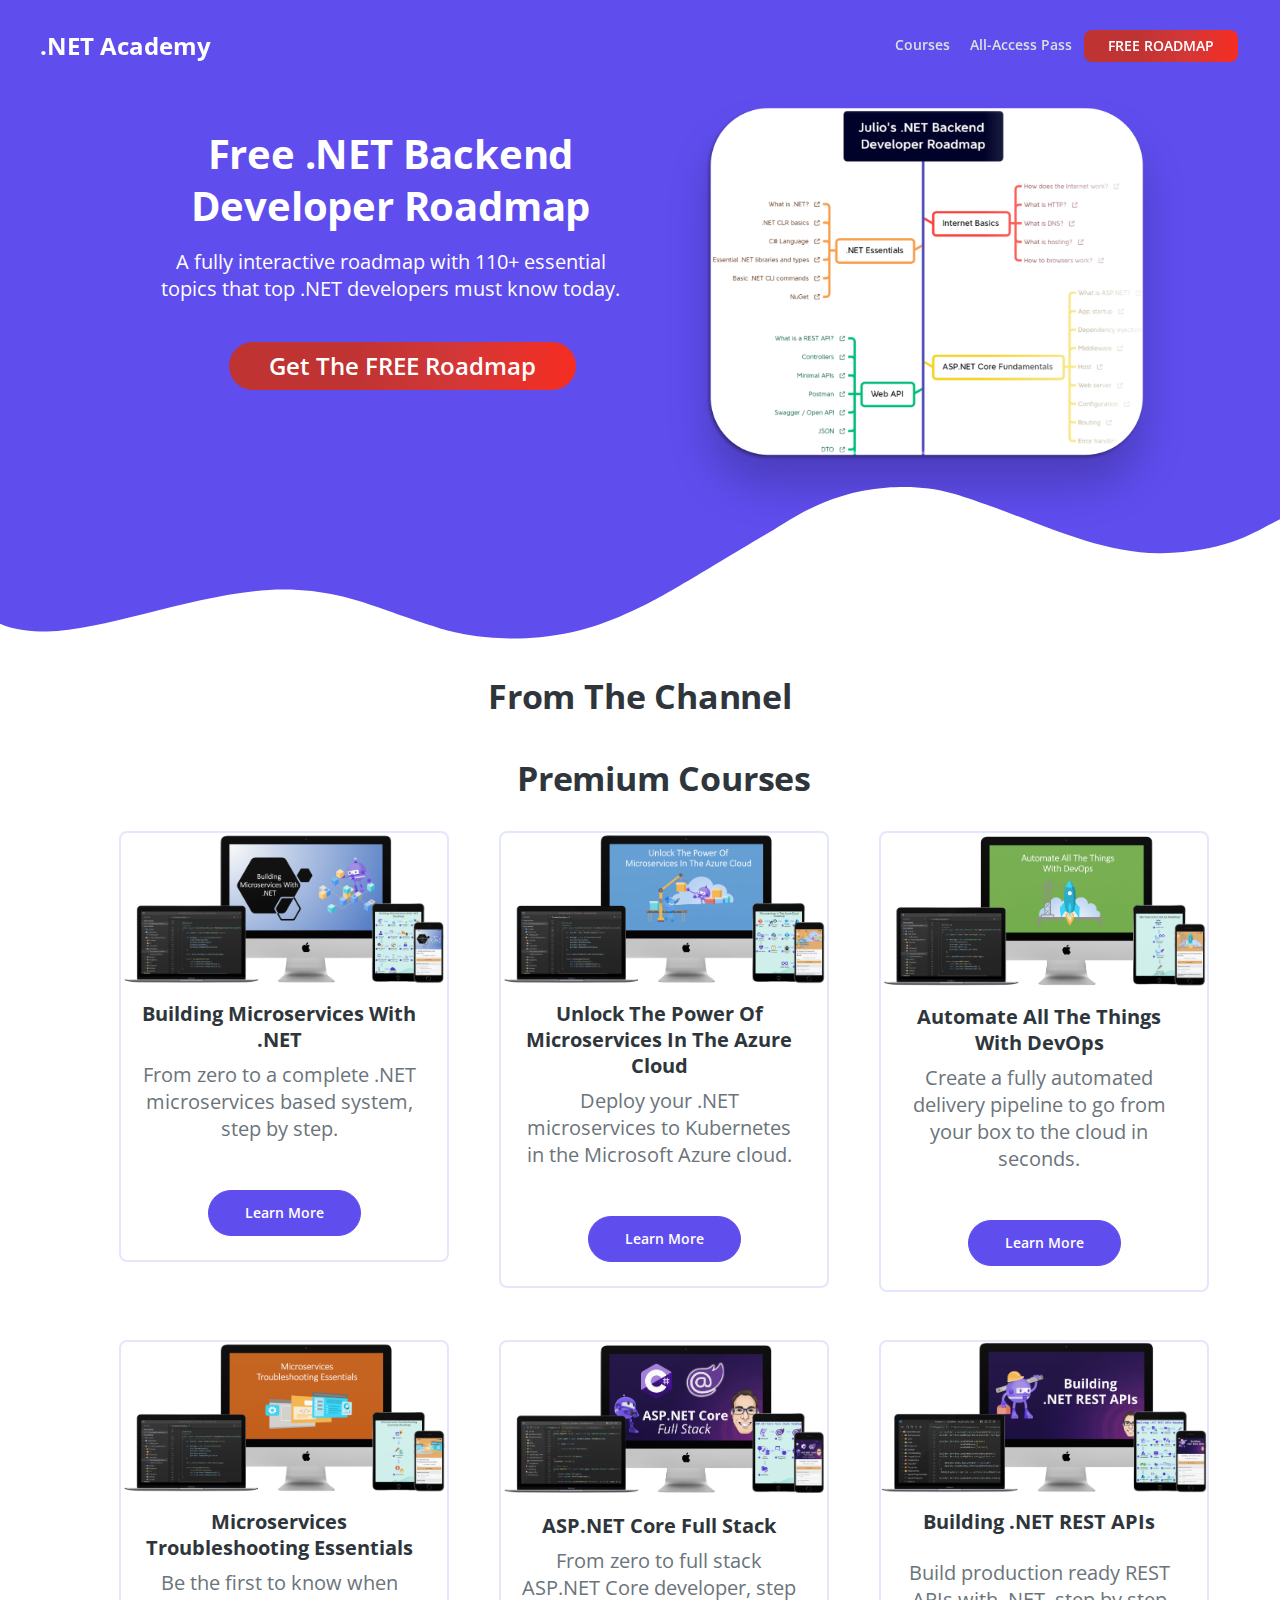
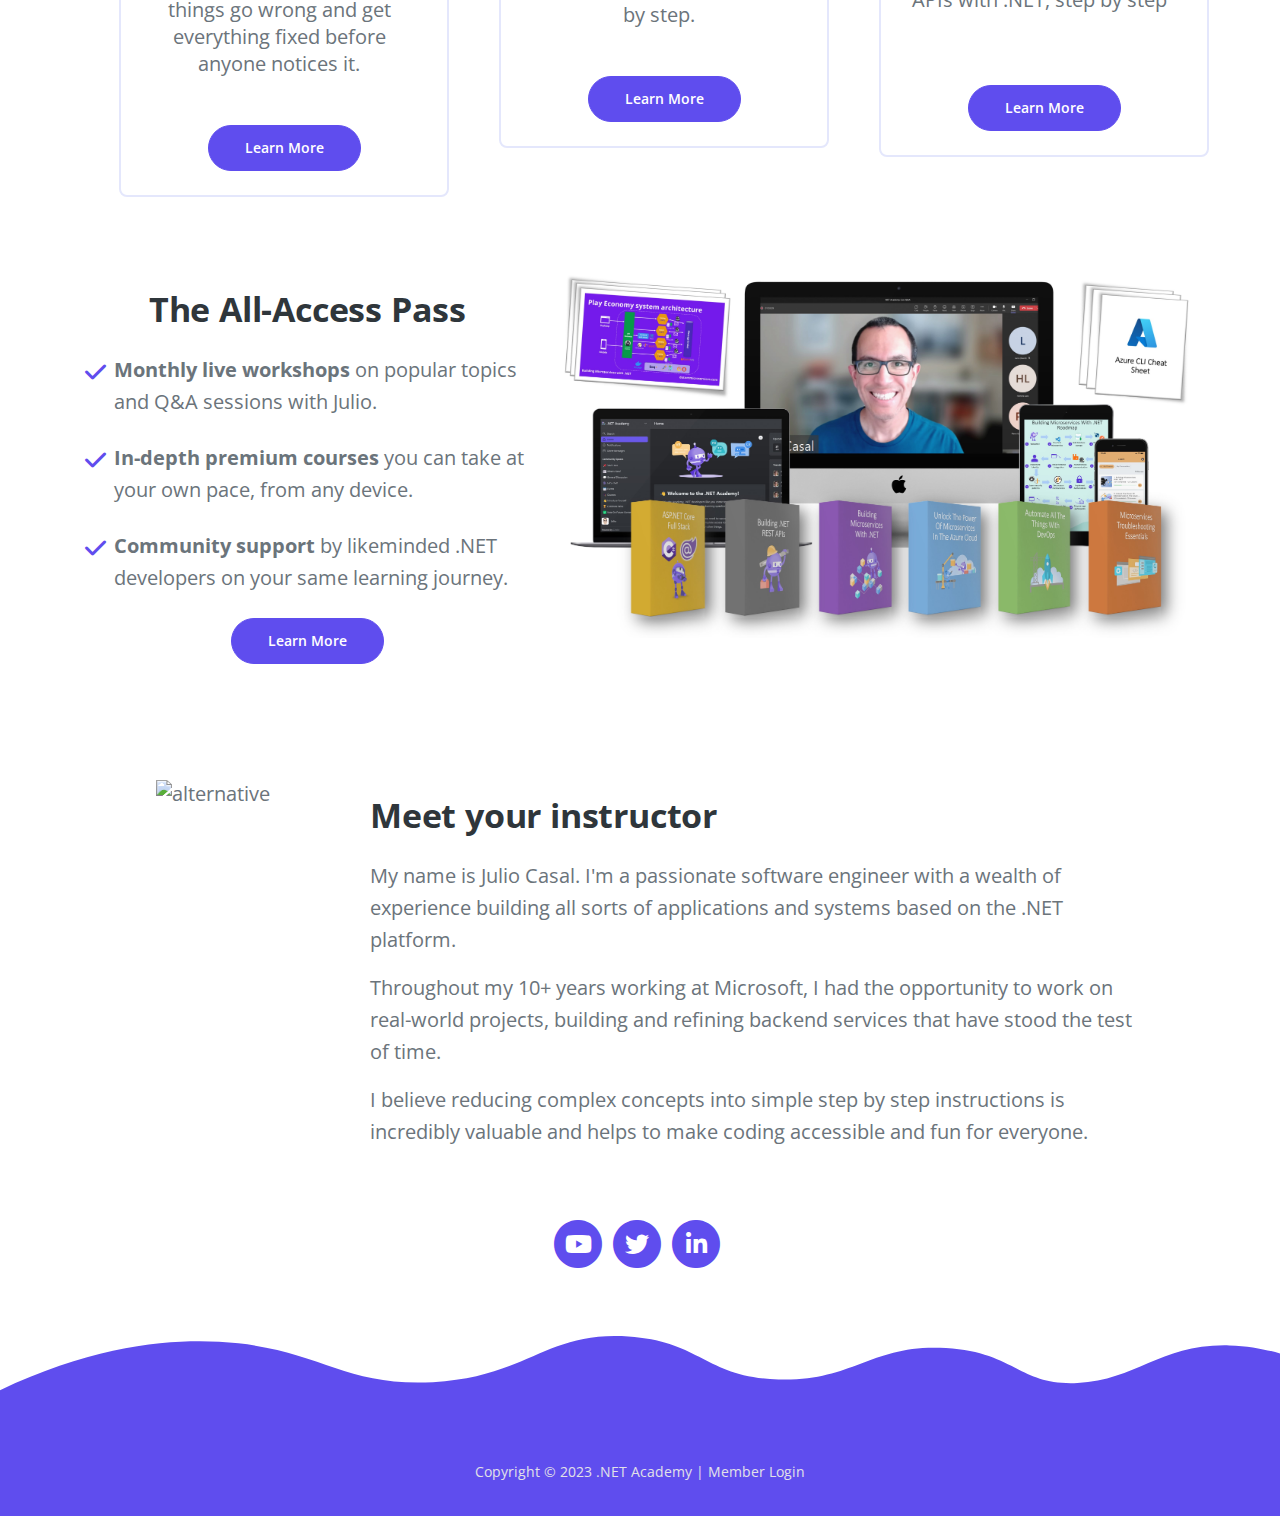
==== index.html @ 17ed0cb3 "Fixes for mobile" ====
<!DOCTYPE html>
<html lang="en">

<head>
    <!-- Google tag (gtag.js) -->
    <script async src="https://www.googletagmanager.com/gtag/js?id=G-V9ZY03MKP6"></script>
    <script>
        window.dataLayer = window.dataLayer || [];
        function gtag() { dataLayer.push(arguments); }
        gtag('js', new Date());

        gtag('config', 'G-V9ZY03MKP6');
    </script>

    <!--Start of Tawk.to Script-->
    <script type="text/javascript">
        var Tawk_API = Tawk_API || {}, Tawk_LoadStart = new Date();
        (function ()
        {
            var s1 = document.createElement("script"), s0 = document.getElementsByTagName("script")[0];
            s1.async = true;
            s1.src = 'https://embed.tawk.to/60f2e5ae649e0a0a5cccac8e/1faqd2cig';
            s1.charset = 'UTF-8';
            s1.setAttribute('crossorigin', '*');
            s0.parentNode.insertBefore(s1, s0);
        })();
    </script>

    <!-- Start of Async ProveSource Code -->
    <script>!function (o, i) { window.provesrc && window.console && console.error && console.error("ProveSource is included twice in this page."), provesrc = window.provesrc = { dq: [], display: function () { this.dq.push(arguments) } }, o._provesrcAsyncInit = function () { provesrc.init({ apiKey: "eyJhbGciOiJIUzI1NiIsInR5cCI6IkpXVCJ9.eyJhY2NvdW50SWQiOiI2MTY4MmVhMjU4MmQ2MDQwNzBmMzQ5YjkiLCJpYXQiOjE2MzQyMTc2MzR9.l4q7DcVTJUTRaHf5uDcQmnB0H4DYVk5HeQa-F7QzIrE", v: "0.0.4" }) }; var r = i.createElement("script"); r.type = "text/javascript", r.async = !0, r["ch" + "ar" + "set"] = "UTF-8", r.src = "https://cdn.provesrc.com/provesrc.js"; var e = i.getElementsByTagName("script")[0]; e.parentNode.insertBefore(r, e) }(window, document);</script>
    <!-- End of Async ProveSource Code -->

    <!-- Deadline Funnel -->
    <script type="text/javascript"
        data-cfasync="false">function SendUrlToDeadlineFunnel(e) { var r, t, c, a, h, n, o, A, i = "ABCDEFGHIJKLMNOPQRSTUVWXYZabcdefghijklmnopqrstuvwxyz0123456789+/=", d = 0, l = 0, s = "", u = []; if (!e) return e; do r = e.charCodeAt(d++), t = e.charCodeAt(d++), c = e.charCodeAt(d++), A = r << 16 | t << 8 | c, a = A >> 18 & 63, h = A >> 12 & 63, n = A >> 6 & 63, o = 63 & A, u[l++] = i.charAt(a) + i.charAt(h) + i.charAt(n) + i.charAt(o); while (d < e.length); s = u.join(""); var C = e.length % 3; var decoded = (C ? s.slice(0, C - 3) : s) + "===".slice(C || 3); decoded = decoded.replace("+", "-"); decoded = decoded.replace("/", "_"); return decoded; } var dfUrl = SendUrlToDeadlineFunnel(location.href); var dfParentUrlValue; try { dfParentUrlValue = window.parent.location.href; } catch (err) { if (err.name === "SecurityError") { dfParentUrlValue = document.referrer; } } var dfParentUrl = (parent !== window) ? ("/" + SendUrlToDeadlineFunnel(dfParentUrlValue)) : ""; (function () { var s = document.createElement("script"); s.type = "text/javascript"; s.async = true; s.setAttribute("data-scriptid", "dfunifiedcode"); s.src = "https://a.deadlinefunnel.com/unified/reactunified.bundle.js?userIdHash=eyJpdiI6IkhjNkVNRUJSV0JiWWtodHV0bXVNOHc9PSIsInZhbHVlIjoiZEg0bFJIMHpFc3ovWmNTYjdqMXFiZz09IiwibWFjIjoiYTMyY2E1YWFkYTk1NWRjMjRmNWIwNTAwYzljY2E1OWU5NWE2YjFhNTJiOGU3NjkyOTM5YzRmZmRkYTE3MTNhNiJ9&pageFromUrl=" + dfUrl + "&parentPageFromUrl=" + dfParentUrl; var s2 = document.getElementsByTagName("script")[0]; s2.parentNode.insertBefore(s, s2); })();</script>
    <!-- End Deadline Funnel -->

    <script async data-uid="eb3f4ed54d" src="https://dotnetmicroservices.ck.page/eb3f4ed54d/index.js"></script>

    <meta charset="utf-8">
    <meta name="viewport" content="width=device-width, initial-scale=1, shrink-to-fit=no">

    <!-- SEO Meta Tags -->
    <meta name="description" content="Everything You Need To Become A Top .NET Developer">
    <meta name="author" content="Julio Casal">

    <!-- OG Meta Tags to improve the way the post looks when you share the page on Facebook, Twitter, LinkedIn -->
    <meta property="og:site_name" content="" /> <!-- website name -->
    <meta property="og:site" content="" /> <!-- website link -->
    <meta property="og:title" content=".NET Academy - Top .NET Training Resources" />
    <!-- title shown in the actual shared post -->
    <meta property="og:description" content="Everything You Need To Become A Top .NET Developer" />
    <!-- description shown in the actual shared post -->
    <meta property="og:image" content="" /> <!-- image link, make sure it's jpg -->
    <meta property="og:url" content="" /> <!-- where do you want your post to link to -->
    <meta name="twitter:card" content="summary_large_image"> <!-- to have large image post format in Twitter -->
    <meta name="thumbnail" content="" />

    <!-- Webpage Title -->
    <title>.NET Academy - Top .NET Training Resources</title>

    <!-- Styles -->
    <link href="https://fonts.googleapis.com/css2?family=Open+Sans:ital,wght@0,400;0,600;0,700;1,400&display=swap"
        rel="stylesheet">
    <link href="css/bootstrap.css" rel="stylesheet">
    <link href="css/fontawesome-all.css" rel="stylesheet">
    <link href="css/swiper.css" rel="stylesheet">
    <link href="css/magnific-popup.css" rel="stylesheet">
    <link href="css/styles.css" rel="stylesheet">
    <link href="https://unpkg.com/aos/dist/aos.css" rel="stylesheet" />

    <!-- Favicon  -->
    <link rel="icon" href="images/favicon.png">
</head>

<body data-spy="scroll" data-target=".fixed-top">
    <!-- Navigation -->
    <nav class="navbar navbar-expand-lg fixed-top navbar-dark">
        <div class="container">

            <!-- Text Logo - Use this if you don't have a graphic logo -->
            <a class="navbar-brand logo-text page-scroll" href="index.html">.NET Academy</a>

            <!-- Image Logo -->
            <!-- <a class="navbar-brand logo-image" href="index.html"><img src="images/logo.svg" alt="alternative"></a>  -->

            <button class="navbar-toggler p-0 border-0" type="button" data-toggle="offcanvas">
                <span class="navbar-toggler-icon"></span>
            </button>

            <div class="navbar-collapse offcanvas-collapse" id="navbarsExampleDefault">
                <ul class="navbar-nav ml-auto">
                    <li class="nav-item">
                        <a class="nav-link page-scroll" href="courses.html">Courses</a>
                    </li>
                    <li class="nav-item">
                        <a class="nav-link page-scroll" href="all-access.html">All-Access Pass</a>
                    </li>
                    <li class="nav-item">
                        <a class="btn-solid-sm page-scroll" href="roadmap.html">FREE ROADMAP</a>
                    </li>
                </ul>
            </div> <!-- end of navbar-collapse -->
        </div> <!-- end of container -->
    </nav> <!-- end of navbar -->
    <!-- end of navigation -->

    <!-- Header -->
    <header id="header" class="header">
        <div class="container">
            <div class="row justify-content-center mb-4">
                <div class="col-lg-5 order-lg-2">
                    <div class="image-container">
                        <img class="img-fluid rounded" src="images/roadmap-screenshot.png" alt="alternative">
                    </div> <!-- end of image-container -->
                </div> <!-- end of col -->                
                <div class="col-lg-6 order-lg-1">
                    <div class="container">
                        <div class="row mt-4">
                            <div class="col">
                                <div class="text-container">
                                    <h1 class="h2-heading">Free .NET Backend Developer Roadmap</h1>
                                    <p class="white mb-4">
                                        A fully interactive roadmap with 110+ essential topics that top .NET developers
                                        must know today.
                                    </p>
                                </div>
                            </div>
                        </div>
                        <div class="row justify-content-center mb-4">
                            <div class="col">
                                <div class="btn-solid-lg-container">
                                    <a class="btn-solid-lg page-scroll" data-formkit-toggle="eb3f4ed54d"
                                        href="https://dotnetmicroservices.ck.page/eb3f4ed54d">Get The FREE Roadmap</a>
                                </div>
                            </div> <!-- end of text-container -->
                        </div> <!-- end of div -->
                    </div> <!-- end of div -->
                </div> <!-- end of row -->
            </div>
        </div> <!-- end of container -->

        <svg class="header-decoration" data-name="Layer 3" xmlns="http://www.w3.org/2000/svg" preserveAspectRatio="none"
            viewBox="0 0 1920 305.139">
            <defs>
                <style>
                    .cls-1 {
                        fill: #ffffff;
                    }
                </style>
            </defs>
            <title>header-decoration</title>
            <path class="cls-1"
                d="M1486.486,36.773C1434.531,13.658,1401.068-5.1,1329.052,1.251c-92.939,8.2-152.759,70.189-180.71,89.478-23.154,15.979-134.286,104.091-171.753,128.16-50.559,32.48-98.365,59.228-166.492,67.5-67.648,8.21-124.574-6.25-152.992-18-42.218-17.454-42.218-17.454-90-39-35.411-15.967-81.61-34.073-141.58-34.054-116.6.037-262.78,77.981-354.895,80.062C53.1,275.793,22.75,273.566,0,260.566v44.573H1920V61.316c-36.724,23.238-76.008,61.68-177,65C1655.415,129.2,1556.216,67.8,1486.486,36.773Z"
                transform="translate(0 0)" />
        </svg>
    </header> <!-- end of header -->
    <!-- end of header -->

    <!-- Problem Statement -->
    <div id="problem-statement" class="basic-1">
        <div class="container">
            <div class="row">
                <div class="col-lg-12">
                    <h2 class="h2-heading" style="margin-bottom: 1rem;">From The Channel</h2>
                </div> <!-- end of col -->
            </div> <!-- end of row -->
            <div class="row">
                <div class="col-lg-12">
                    <script src="https://apps.elfsight.com/p/platform.js" defer></script>
                    <div class="elfsight-app-c14cc28c-e901-40f3-8901-df54515a7318"></div>
                </div> <!-- end of col-->
            </div> <!-- end of row -->
        </div> <!-- end of container -->
    </div> <!-- end of cards-1 -->
    <!-- end of description -->

    <div id="premium-courses" class="cards-2" style="padding-top: 0rem;">
        <div class="container">
            <div class="row">
                <div class="col">
                    <h2 class="h2-heading" style="margin-bottom: 2rem;">Premium Courses</h2>
                </div> <!-- end of col -->
            </div> <!-- end of row -->
            <div class="row justify-content-center">
                <div class="col-lg-4">
                    <!-- Card-->
                    <div class="card">
                        <div class="card-image">
                            <img class="img-fluid" src="images/core-couse-mockup.png" alt="alternative">
                        </div>
                        <div class="card-body">
                            <h5>Building Microservices With .NET</h5>
                            <p>From zero to a complete .NET microservices based system, step by step.</p>
                        </div>
                        <div class="button-wrapper mb-4">
                            <a class="btn-solid-reg"
                                href="https://dotnetmicroservices.com/building-microservices-with-dotnet#net-microservices-training"
                                target="_blank">Learn
                                More</a>
                        </div>
                    </div> <!-- end of card -->
                    <!-- end of card -->
                </div>
                <div class="col-lg-4">
                    <!-- Card-->
                    <div class="card">
                        <div class="card-image">
                            <img class="img-fluid" src="images/cloud-course-mockup.png" alt="alternative">
                        </div>
                        <div class="card-body">
                            <h5>Unlock The Power Of Microservices In The Azure Cloud</h5>
                            <p>Deploy your .NET microservices to Kubernetes in the Microsoft Azure cloud.</p>
                        </div>
                        <div class="button-wrapper mb-4">
                            <a class="btn-solid-reg"
                                href="https://dotnetmicroservices.com/building-microservices-with-dotnet#cloud-training"
                                target="_blank">Learn
                                More</a>
                        </div>
                    </div> <!-- end of card -->
                    <!-- end of card -->
                </div>
                <div class="col-lg-4">
                    <!-- Card-->
                    <div class="card">
                        <div class="card-image">
                            <img class="img-fluid" src="images/devops-course-mockup.png" alt="alternative">
                        </div>
                        <div class="card-body">
                            <h5>Automate All The Things With DevOps</h5>
                            <p>Create a fully automated delivery pipeline to go from your box to the cloud in seconds.
                            </p>
                        </div>
                        <div class="button-wrapper mb-4">
                            <a class="btn-solid-reg"
                                href="https://dotnetmicroservices.com/building-microservices-with-dotnet#devops"
                                target="_blank">Learn
                                More</a>
                        </div>
                    </div> <!-- end of card -->
                    <!-- end of card -->
                </div>
                <div class="col-lg-4">
                    <!-- Card-->
                    <div class="card">
                        <div class="card-image">
                            <img class="img-fluid" src="images/troubleshoot-course-mockup.png" alt="alternative">
                        </div>
                        <div class="card-body">
                            <h5>Microservices Troubleshooting Essentials</h5>
                            <p>Be the first to know when things go wrong and get everything fixed before anyone notices
                                it.</p>
                        </div>
                        <div class="button-wrapper mb-4">
                            <a class="btn-solid-reg"
                                href="https://dotnetmicroservices.com/building-microservices-with-dotnet#troubleshooting"
                                target="_blank">Learn
                                More</a>
                        </div>
                    </div> <!-- end of card -->
                    <!-- end of card -->
                </div>
                <div class="col-lg-4">
                    <!-- Card-->
                    <div class="card">
                        <div class="card-image">
                            <img class="img-fluid" src="images/aspnet_course_mockup.png" alt="alternative">
                        </div>
                        <div class="card-body">
                            <h5>ASP.NET Core Full Stack</h5>
                            <p>From zero to full stack ASP.NET Core developer, step by step.</p>
                        </div>
                        <div class="button-wrapper mb-4">
                            <a class="btn-solid-reg" href="aspnetcore.html">Learn More</a>
                        </div>
                    </div> <!-- end of card -->
                    <!-- end of card -->
                </div>
                <div class="col-lg-4">
                    <!-- Card-->
                    <div class="card">
                        <div class="card-image">
                            <img class="img-fluid" src="images/netrestapis_course_mockup.png" alt="alternative">
                        </div>
                        <div class="card-body mb-4">
                            <h5 class="mb-4">Building .NET REST APIs</h5>
                            <p>Build production ready REST APIs with .NET, step by step</p>
                        </div>
                        <div class="button-wrapper mb-4">
                            <a class="btn-solid-reg" href="https://dotnetrestapis.com" target="_blank">Learn More</a>
                        </div>
                    </div> <!-- end of card -->
                    <!-- end of card -->
                </div>
            </div> <!-- end of row -->
        </div> <!-- end of container -->
    </div> <!-- end of premium-courses -->

    <div id="program-intro" class="basic-1">
        <div class="container">
            <div class="row mb-4">
                <div class="col-lg-7 my-auto order-lg-2">
                    <div class="image-container">
                        <img class="img-fluid" src="images/dotnet-academy-mockup-full.jpg" alt="alternative">
                    </div> <!-- end of image-container -->
                </div> <!-- end of col -->                
                <div class="col-lg-5 my-auto order-lg-1">
                    <div class="container">
                        <div class="row justify-content-center">
                            <h2 class="h2-heading">The All-Access Pass</h2>
                            <ul class="list-unstyled li-space-lg" style="margin-bottom: 0;">
                                <li class="media">
                                    <i class="fas fa-check for-paragraph"></i>
                                    <div class="media-body">
                                        <p class="line-spaced-paragraph"><strong>Monthly live workshops</strong> on
                                            popular topics and Q&A sessions with Julio.</p>
                                    </div>
                                </li>
                                <li class="media">
                                    <i class="fas fa-check for-paragraph"></i>
                                    <div class="media-body">
                                        <p class="line-spaced-paragraph"><strong>In-depth premium courses</strong> you
                                            can take at your own pace, from any device.</p>
                                    </div>
                                </li>
                                <li class="media">
                                    <i class="fas fa-check for-paragraph"></i>
                                    <div class="media-body">
                                        <p class="line-spaced-paragraph"><strong>Community support</strong> by
                                            likeminded .NET developers on your same learning journey.</p>
                                    </div>
                                </li>
                            </ul>
                        </div>
                        <div class="row justify-content-center">
                            <div class="col-lg-12 text-center">
                                <a class="btn-solid-reg" href="all-access.html">Learn More</a>
                            </div> <!-- end of col -->
                        </div>
                    </div>
                </div> <!-- end of col-->
            </div> <!-- end of row -->
        </div> <!-- end of container -->
    </div> <!-- end of program-intro -->

    <!-- Whom Am I -->
    <div id="who-am-i" class="basic-1">
        <div class="container">
            <div class="row  mt-4">
                <div class="col-lg-3">
                    <div class="image-container">
                        <img class="img-fluid" src="images/Julio-7.jpg" alt="alternative">
                    </div> <!-- end of image-container -->
                </div> <!-- end of col -->
                <div class="col-lg-9">
                    <div class="text-container">
                        <h2>Meet your instructor</h2>
                        <p class="line-spaced-paragraph">My name is Julio Casal. I'm a passionate software engineer with
                            a wealth of experience building all sorts of applications and systems based on the
                            .NET platform.</p>
                        <p class="line-spaced-paragraph">Throughout my 10+ years working at Microsoft, I had the
                            opportunity to work on real-world projects, building and refining backend services that have
                            stood the test of time.</p>
                        <p class="line-spaced-paragraph">I believe reducing complex concepts into simple step by step
                            instructions is incredibly valuable and helps to make coding accessible and fun for
                            everyone.</p>
                    </div> <!-- end of text-container -->
                </div> <!-- end of col -->
            </div> <!-- end of row -->
        </div> <!-- end of container -->
    </div> <!-- end of basic-1 -->
    <!-- end of Whom Am I -->

    <!-- Social -->
    <div class="basic-3">
        <div class="container">
            <div class="row">
                <div class="col-lg-12">
                    <div class="icon-container">
                        <span class="fa-stack">
                            <a href="https://www.youtube.com/c/jcasalt" target="blank">
                                <i class="fas fa-circle fa-stack-2x"></i>
                                <i class="fab fa-youtube fa-stack-1x"></i>
                            </a>
                        </span>
                        <span class="fa-stack">
                            <a href="https://twitter.com/julioc" target="blank">
                                <i class="fas fa-circle fa-stack-2x"></i>
                                <i class="fab fa-twitter fa-stack-1x"></i>
                            </a>
                        </span>
                        <span class="fa-stack">
                            <a href="https://www.linkedin.com/in/juliocasal" target="blank">
                                <i class="fas fa-circle fa-stack-2x"></i>
                                <i class="fab fa-linkedin-in fa-stack-1x"></i>
                            </a>
                        </span>
                    </div> <!-- end of icon-container -->
                </div> <!-- end of col -->
            </div> <!-- end of row -->
        </div> <!-- end of container -->
    </div> <!-- end of basic-3 -->
    <!-- end of social -->

    <!-- Footer -->
    <div class="footer-decoration">
        <svg class="footer-frame" data-name="Layer 1" xmlns="http://www.w3.org/2000/svg" preserveAspectRatio="none"
            viewBox="0 0 1920 115.984">
            <defs>
                <style>
                    .cls-2 {
                        fill: #5f4dee;
                    }
                </style>
            </defs>
            <title>footer-frame</title>
            <path class="cls-2"
                d="M1616.28,381.705c-87.656,5.552-93.356-59.62-197.369-67.562-112.391-8.581-137.609,65.077-251.189,60.632-109.57-4.288-116.156-74.017-225.25-83.153-125.171-10.483-150,78.5-293,88.35-136.948,9.437-173.108-68.092-320.83-77.956C255.5,297.133,143,308.1,0,395.564V406.75H1920V324.537c-18-6.507-43.63-14.492-76.1-15.591C1740.655,305.452,1705.829,376.033,1616.28,381.705Z"
                transform="translate(0 -290.766)" />
        </svg>
    </div> <!-- end of footer-decoration -->
    <!-- end of footer -->


    <!-- Copyright -->
    <div class="copyright">
        <div class="container">
            <div class="row">
                <div class="col-lg-12">
                    <p class="p-small">Copyright © 2023 .NET Academy | <a
                            href="https://community.dotnetacademy.io">Member Login</a></p>
                </div> <!-- end of col -->
            </div> <!-- enf of row -->
        </div> <!-- end of container -->
    </div> <!-- end of copyright -->
    <!-- end of copyright -->

    <!-- Scripts -->
    <script src="js/jquery.min.js"></script> <!-- jQuery for Bootstrap's JavaScript plugins -->
    <script src="js/bootstrap.min.js"></script> <!-- Bootstrap framework -->
    <script src="js/jquery.easing.min.js"></script> <!-- jQuery Easing for smooth scrolling between anchors -->
    <script src="js/swiper.min.js"></script> <!-- Swiper for image and text sliders -->
    <script src="js/jquery.magnific-popup.js"></script> <!-- Magnific Popup for lightboxes -->
    <script src="js/scripts.js"></script> <!-- Custom scripts -->

</body>

</html>
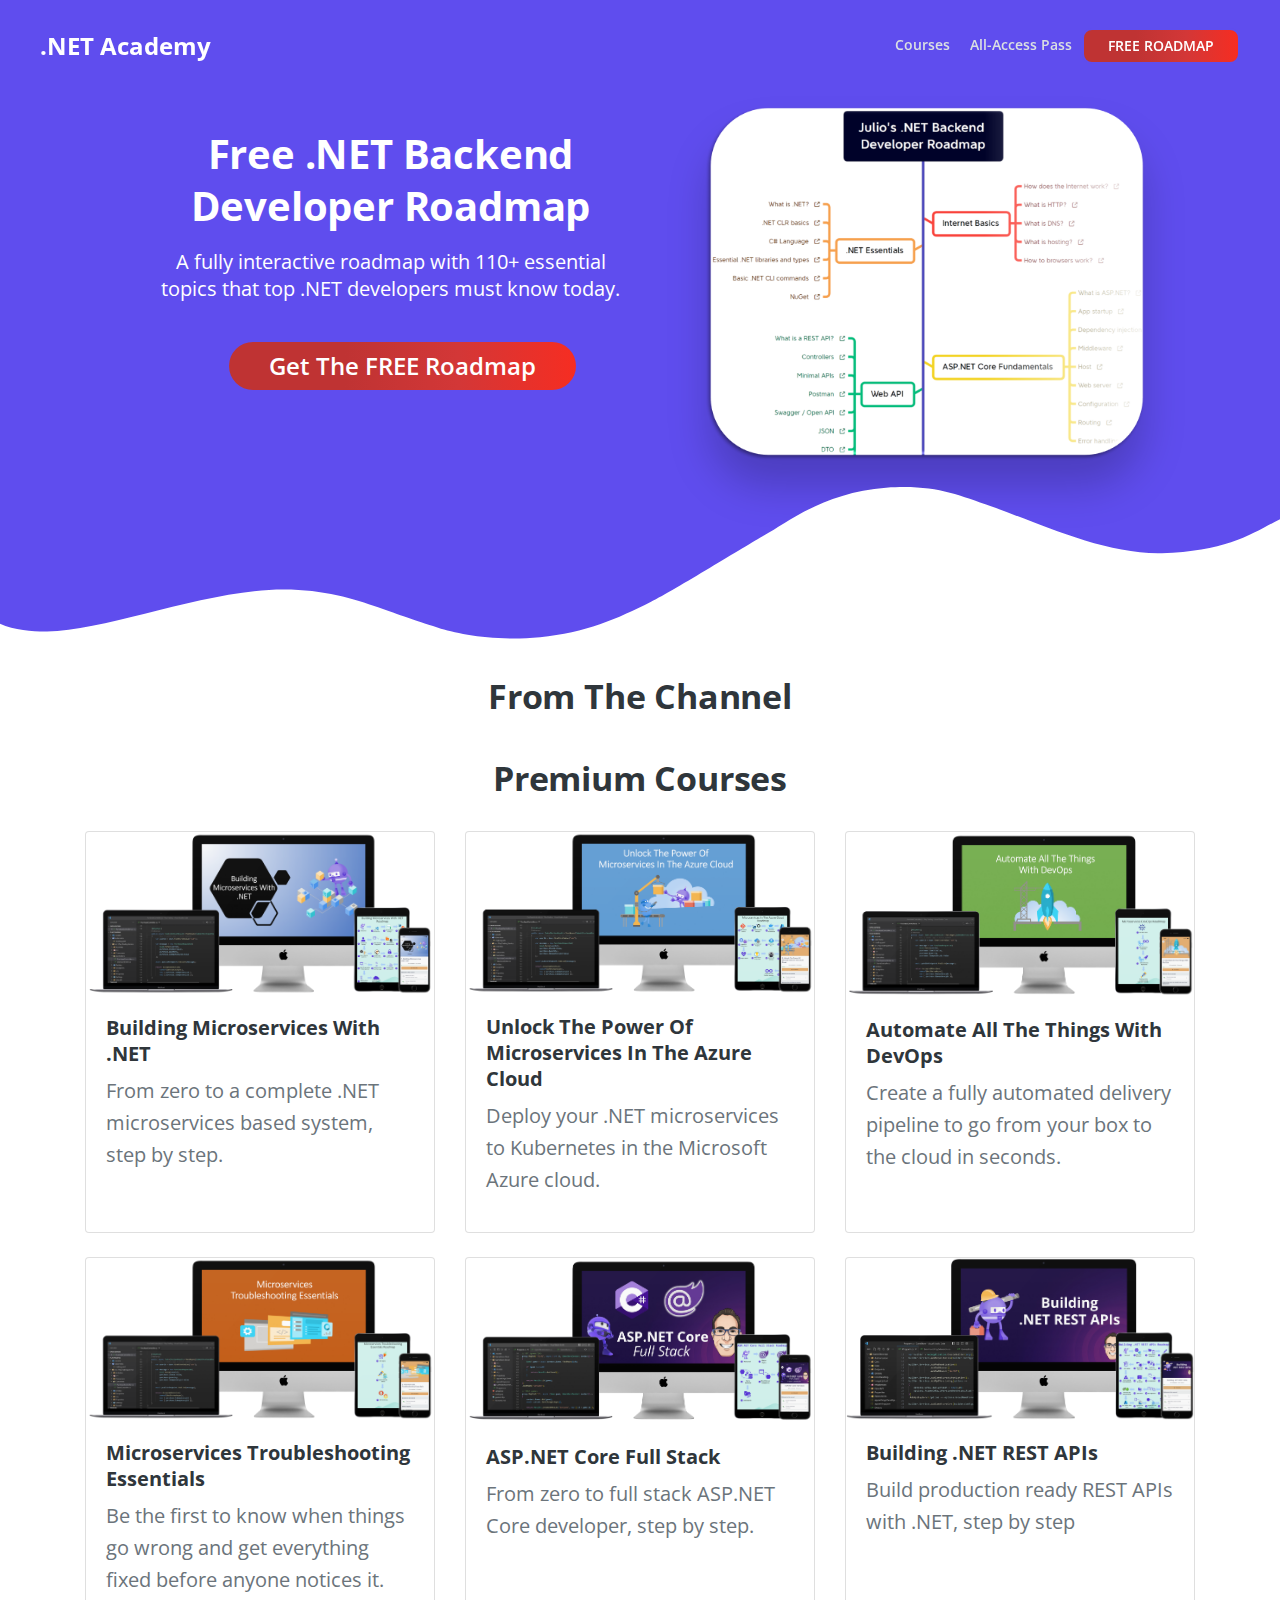
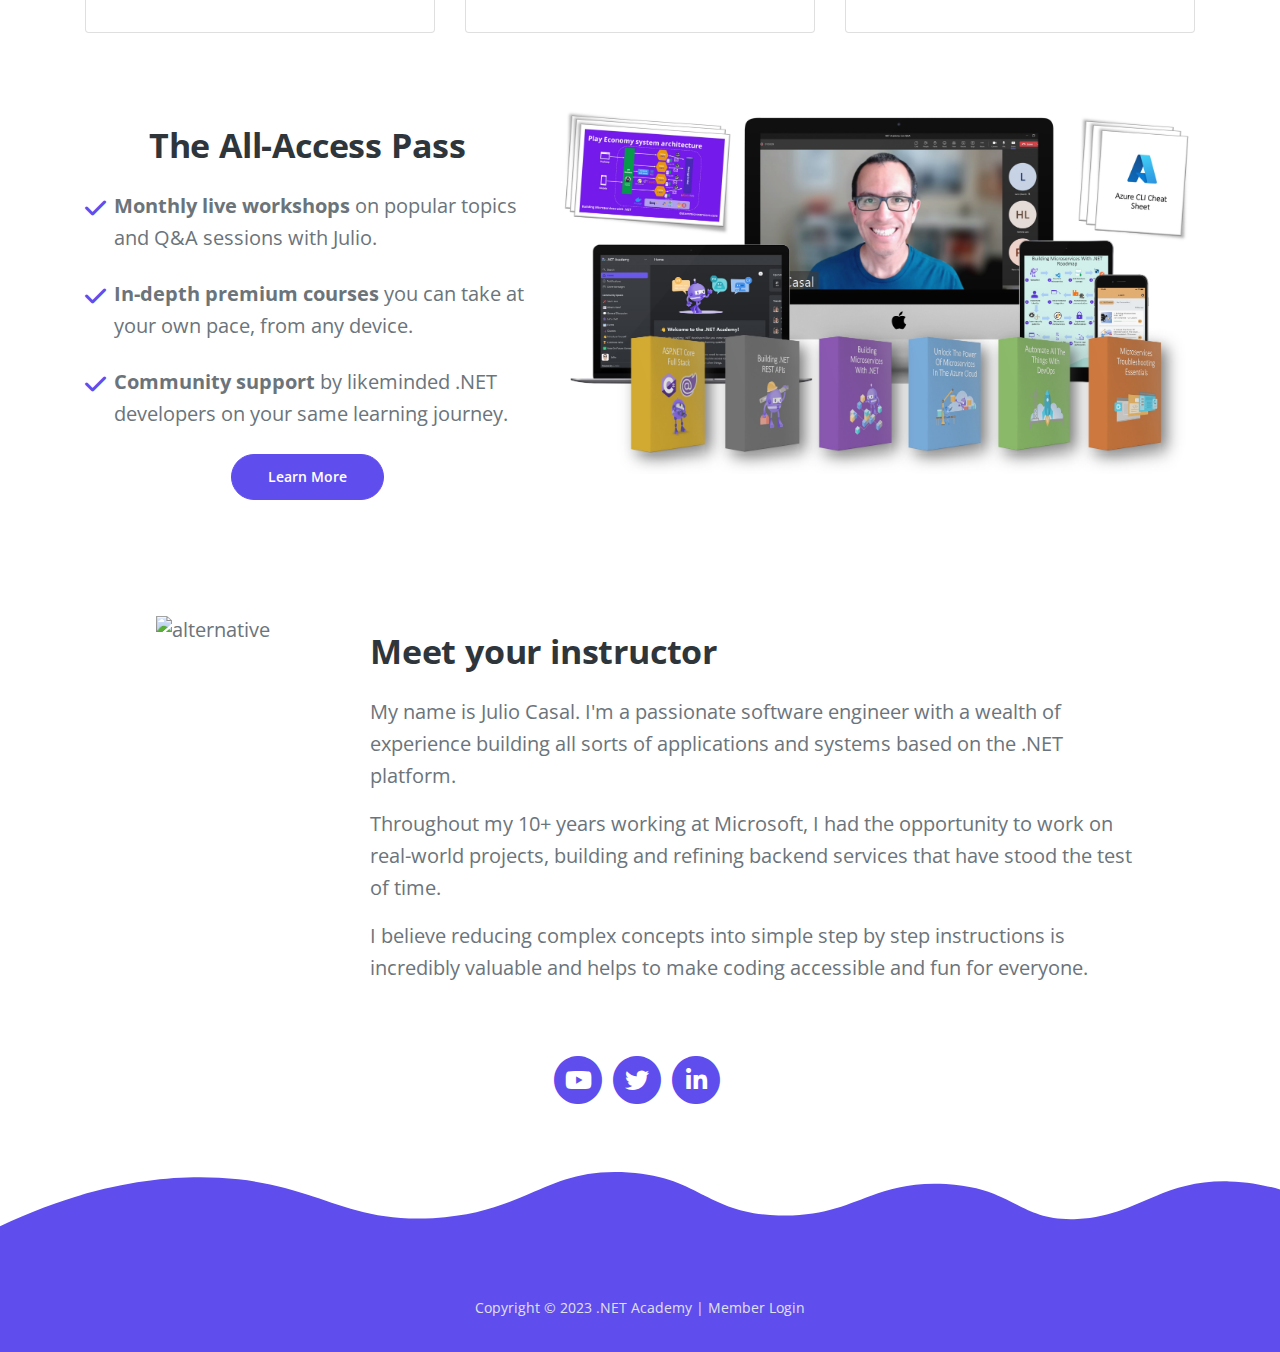
==== commit 6e2859bd: "Fix card layout" ====
--- a/index.html
+++ b/index.html
@@ -15,8 +15,7 @@
     <!--Start of Tawk.to Script-->
     <script type="text/javascript">
         var Tawk_API = Tawk_API || {}, Tawk_LoadStart = new Date();
-        (function ()
-        {
+        (function () {
             var s1 = document.createElement("script"), s0 = document.getElementsByTagName("script")[0];
             s1.async = true;
             s1.src = 'https://embed.tawk.to/60f2e5ae649e0a0a5cccac8e/1faqd2cig';
@@ -113,7 +112,7 @@
                     <div class="image-container">
                         <img class="img-fluid rounded" src="images/roadmap-screenshot.png" alt="alternative">
                     </div> <!-- end of image-container -->
-                </div> <!-- end of col -->                
+                </div> <!-- end of col -->
                 <div class="col-lg-6 order-lg-1">
                     <div class="container">
                         <div class="row mt-4">
@@ -175,7 +174,7 @@
     </div> <!-- end of cards-1 -->
     <!-- end of description -->
 
-    <div id="premium-courses" class="cards-2" style="padding-top: 0rem;">
+    <div id="premium-courses" class="basic-1" style="padding-top: 0rem;">
         <div class="container">
             <div class="row">
                 <div class="col">
@@ -183,115 +182,93 @@
                 </div> <!-- end of col -->
             </div> <!-- end of row -->
             <div class="row justify-content-center">
-                <div class="col-lg-4">
-                    <!-- Card-->
-                    <div class="card">
+                <div class="col-md-4 mb-4">
+                    <div class="card h-100" style="transition: box-shadow 0.2s ease-in-out;">
                         <div class="card-image">
                             <img class="img-fluid" src="images/core-couse-mockup.png" alt="alternative">
                         </div>
                         <div class="card-body">
-                            <h5>Building Microservices With .NET</h5>
-                            <p>From zero to a complete .NET microservices based system, step by step.</p>
-                        </div>
-                        <div class="button-wrapper mb-4">
-                            <a class="btn-solid-reg"
-                                href="https://dotnetmicroservices.com/building-microservices-with-dotnet#net-microservices-training"
-                                target="_blank">Learn
-                                More</a>
+                            <a href="https://dotnetmicroservices.com#net-microservices-training" target="_blank"
+                                style="text-decoration: none;">
+                                <h5 class="course-title">Building Microservices With .NET</h5>
+                            </a>
+                            <p class="line-spaced-paragraph">From zero to a complete .NET microservices based system,
+                                step by step.</p>
                         </div>
                     </div> <!-- end of card -->
-                    <!-- end of card -->
-                </div>
-                <div class="col-lg-4">
-                    <!-- Card-->
-                    <div class="card">
+                </div>
+                <div class="col-md-4 mb-4">
+                    <div class="card h-100" style="transition: box-shadow 0.2s ease-in-out;">
                         <div class="card-image">
                             <img class="img-fluid" src="images/cloud-course-mockup.png" alt="alternative">
                         </div>
                         <div class="card-body">
-                            <h5>Unlock The Power Of Microservices In The Azure Cloud</h5>
-                            <p>Deploy your .NET microservices to Kubernetes in the Microsoft Azure cloud.</p>
-                        </div>
-                        <div class="button-wrapper mb-4">
-                            <a class="btn-solid-reg"
-                                href="https://dotnetmicroservices.com/building-microservices-with-dotnet#cloud-training"
-                                target="_blank">Learn
-                                More</a>
+                            <a href="https://dotnetmicroservices.com#cloud-training" target="_blank"
+                                style="text-decoration: none;">
+                                <h5 class="course-title">Unlock The Power Of Microservices In The Azure Cloud</h5>
+                            </a>
+                            <p class="line-spaced-paragraph">Deploy your .NET microservices to Kubernetes in the
+                                Microsoft Azure cloud.</p>
                         </div>
                     </div> <!-- end of card -->
-                    <!-- end of card -->
-                </div>
-                <div class="col-lg-4">
-                    <!-- Card-->
-                    <div class="card">
+                </div>
+                <div class="col-md-4 mb-4">
+                    <div class="card h-100" style="transition: box-shadow 0.2s ease-in-out;">
                         <div class="card-image">
                             <img class="img-fluid" src="images/devops-course-mockup.png" alt="alternative">
                         </div>
                         <div class="card-body">
-                            <h5>Automate All The Things With DevOps</h5>
-                            <p>Create a fully automated delivery pipeline to go from your box to the cloud in seconds.
-                            </p>
-                        </div>
-                        <div class="button-wrapper mb-4">
-                            <a class="btn-solid-reg"
-                                href="https://dotnetmicroservices.com/building-microservices-with-dotnet#devops"
-                                target="_blank">Learn
-                                More</a>
+                            <a href="https://dotnetmicroservices.com#devops" target="_blank"
+                                style="text-decoration: none;">
+                                <h5 class="course-title">Automate All The Things With DevOps</h5>
+                            </a>
+                            <p class="line-spaced-paragraph">Create a fully automated delivery pipeline to go from
+                                your box to the cloud in seconds.</p>
                         </div>
                     </div> <!-- end of card -->
-                    <!-- end of card -->
-                </div>
-                <div class="col-lg-4">
-                    <!-- Card-->
-                    <div class="card">
+                </div>
+                <div class="col-md-4 mb-4">
+                    <div class="card h-100" style="transition: box-shadow 0.2s ease-in-out;">
                         <div class="card-image">
                             <img class="img-fluid" src="images/troubleshoot-course-mockup.png" alt="alternative">
                         </div>
                         <div class="card-body">
-                            <h5>Microservices Troubleshooting Essentials</h5>
-                            <p>Be the first to know when things go wrong and get everything fixed before anyone notices
-                                it.</p>
-                        </div>
-                        <div class="button-wrapper mb-4">
-                            <a class="btn-solid-reg"
-                                href="https://dotnetmicroservices.com/building-microservices-with-dotnet#troubleshooting"
-                                target="_blank">Learn
-                                More</a>
+                            <a href="https://dotnetmicroservices.com#troubleshooting" target="_blank"
+                                style="text-decoration: none;">
+                                <h5 class="course-title">Microservices Troubleshooting Essentials</h5>
+                            </a>
+                            <p class="line-spaced-paragraph">Be the first to know when things go wrong and get
+                                everything fixed before anyone notices it.</p>
                         </div>
                     </div> <!-- end of card -->
-                    <!-- end of card -->
-                </div>
-                <div class="col-lg-4">
-                    <!-- Card-->
-                    <div class="card">
+                </div>
+                <div class="col-md-4 mb-4">
+                    <div class="card h-100" style="transition: box-shadow 0.2s ease-in-out;">
                         <div class="card-image">
                             <img class="img-fluid" src="images/aspnet_course_mockup.png" alt="alternative">
                         </div>
                         <div class="card-body">
-                            <h5>ASP.NET Core Full Stack</h5>
-                            <p>From zero to full stack ASP.NET Core developer, step by step.</p>
-                        </div>
-                        <div class="button-wrapper mb-4">
-                            <a class="btn-solid-reg" href="aspnetcore.html">Learn More</a>
+                            <a href="aspnetcore.html" style="text-decoration: none;">
+                                <h5 class="course-title">ASP.NET Core Full Stack</h5>
+                            </a>
+                            <p class="line-spaced-paragraph">From zero to full stack ASP.NET Core developer, step by
+                                step.</p>
                         </div>
                     </div> <!-- end of card -->
-                    <!-- end of card -->
-                </div>
-                <div class="col-lg-4">
-                    <!-- Card-->
-                    <div class="card">
+                </div>
+                <div class="col-md-4 mb-4">
+                    <div class="card h-100" style="transition: box-shadow 0.2s ease-in-out;">
                         <div class="card-image">
                             <img class="img-fluid" src="images/netrestapis_course_mockup.png" alt="alternative">
                         </div>
-                        <div class="card-body mb-4">
-                            <h5 class="mb-4">Building .NET REST APIs</h5>
-                            <p>Build production ready REST APIs with .NET, step by step</p>
-                        </div>
-                        <div class="button-wrapper mb-4">
-                            <a class="btn-solid-reg" href="https://dotnetrestapis.com" target="_blank">Learn More</a>
-                        </div>
-                    </div> <!-- end of card -->
-                    <!-- end of card -->
+                        <div class="card-body">
+                            <a href="https://dotnetrestapis.com" style="text-decoration: none;" target="_blank">
+                                <h5 class="course-title">Building .NET REST APIs</h5>
+                            </a>
+                            <p class="line-spaced-paragraph">Build production ready REST APIs with .NET, step by
+                                step</p>
+                        </div>
+                    </div>
                 </div>
             </div> <!-- end of row -->
         </div> <!-- end of container -->
@@ -304,7 +281,7 @@
                     <div class="image-container">
                         <img class="img-fluid" src="images/dotnet-academy-mockup-full.jpg" alt="alternative">
                     </div> <!-- end of image-container -->
-                </div> <!-- end of col -->                
+                </div> <!-- end of col -->
                 <div class="col-lg-5 my-auto order-lg-1">
                     <div class="container">
                         <div class="row justify-content-center">
--- a/css/styles.css
+++ b/css/styles.css
@@ -142,6 +142,35 @@
 	text-decoration: underline;
 }
 
+.card .course-title {
+	transition: color 0.2s ease-in-out;
+}
+
+.card .course-title:hover {
+	color: #5f4dee;
+}
+
+.card:hover {
+	box-shadow: 0 0 10px #5f4dee;
+}
+
+.card .course-title.best-value  {
+	color: white;
+	transition: color 0.2s ease-in-out;
+}
+
+.card .course-title.best-value:hover {
+	color: #eb8a2f;
+}
+
+.card.best-value {
+	background-color: #5f4dee;
+}
+
+.card.best-value:hover {
+	box-shadow: 0 0 10px #eb8a2f;
+}
+
 .no-line {
 	text-decoration: none;
 }
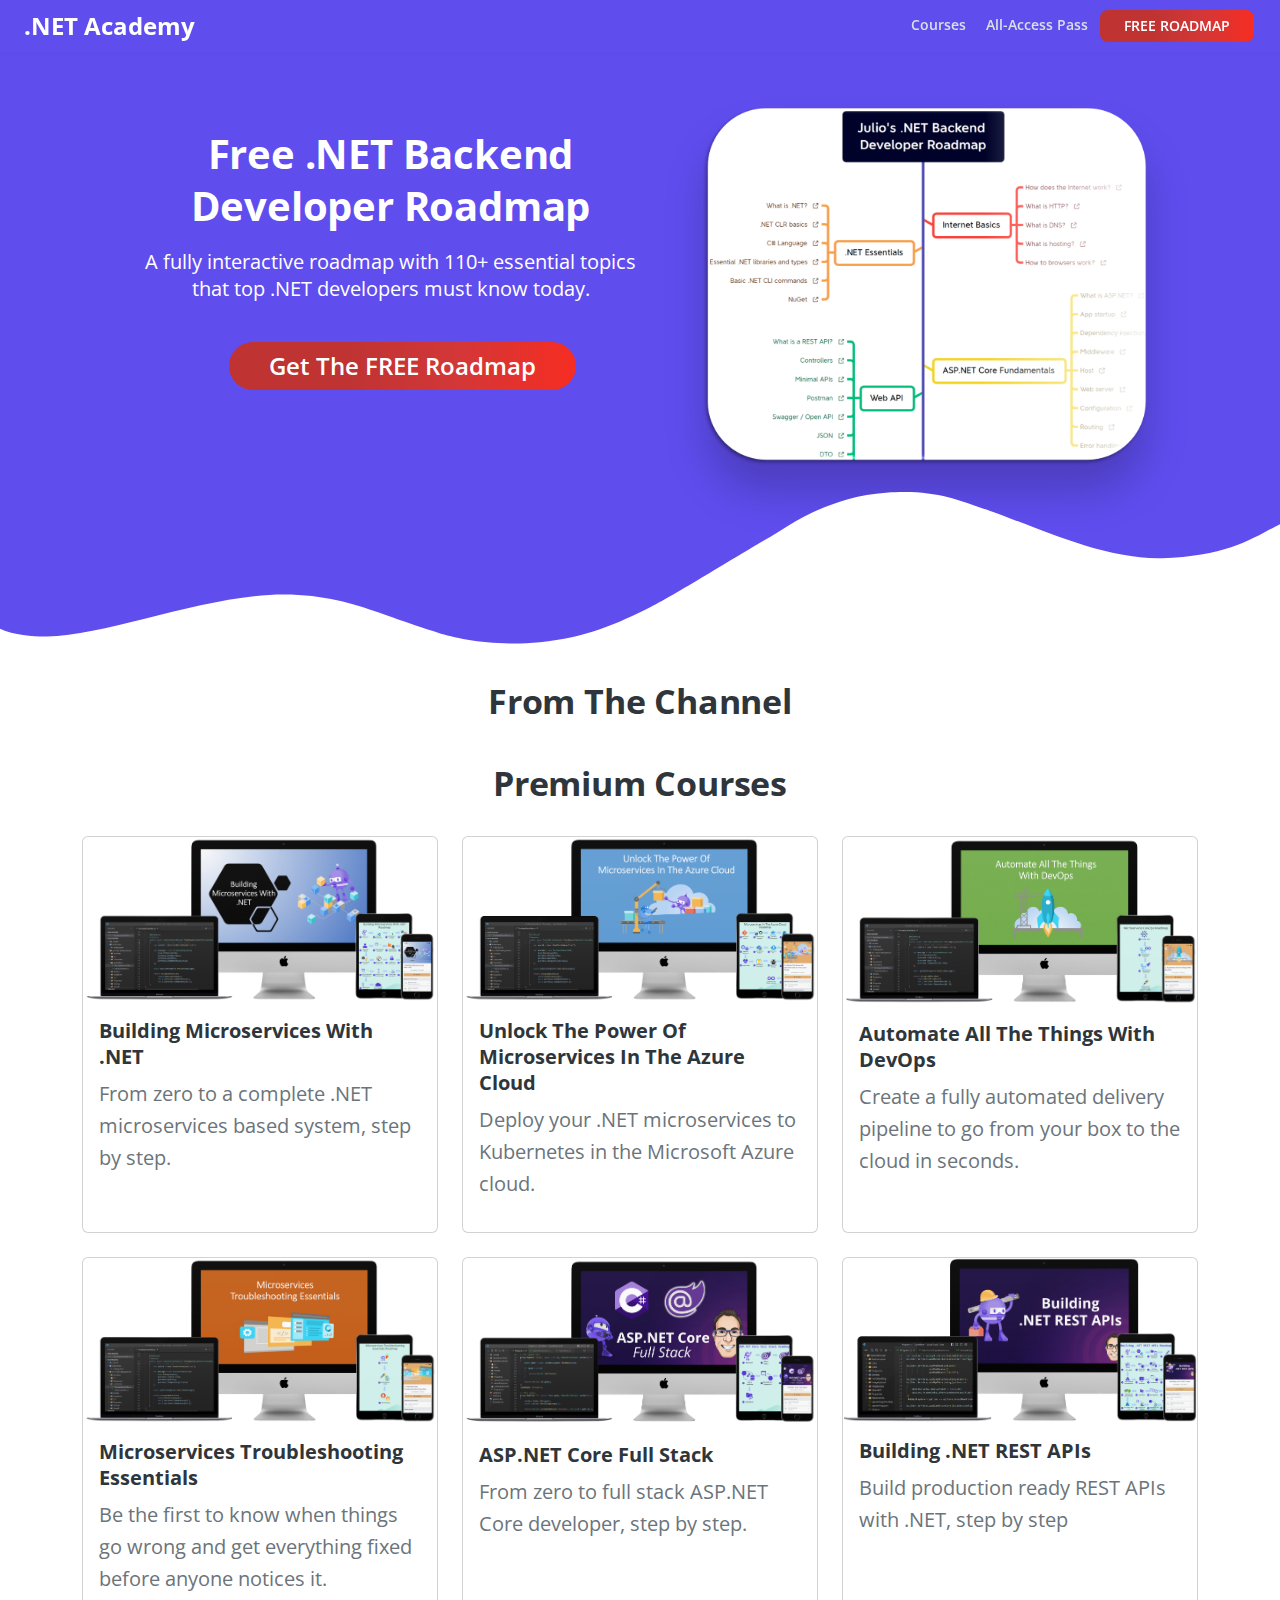
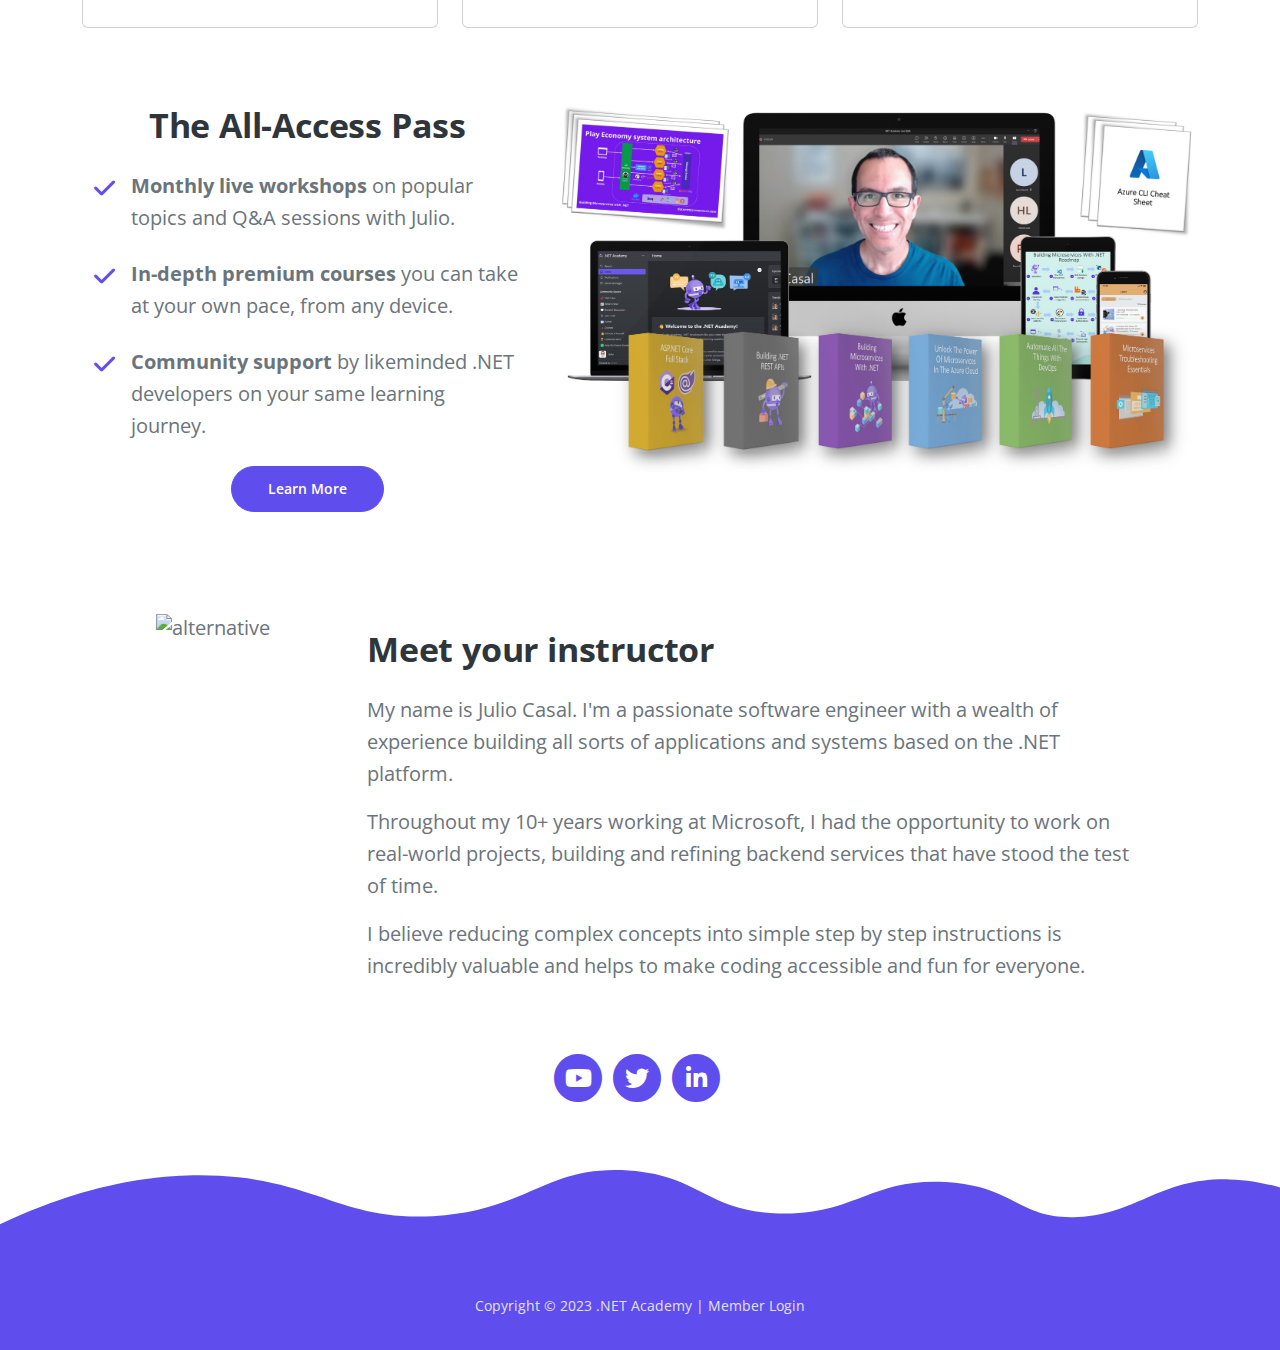
==== commit 21bd31cc: "Move to Bootstrap 5.3" ====
--- a/index.html
+++ b/index.html
@@ -74,7 +74,7 @@
 
 <body data-spy="scroll" data-target=".fixed-top">
     <!-- Navigation -->
-    <nav class="navbar navbar-expand-lg fixed-top navbar-dark">
+    <nav class="navbar navbar-expand-lg fixed-top" data-bs-theme="dark">
         <div class="container">
 
             <!-- Text Logo - Use this if you don't have a graphic logo -->
@@ -83,12 +83,14 @@
             <!-- Image Logo -->
             <!-- <a class="navbar-brand logo-image" href="index.html"><img src="images/logo.svg" alt="alternative"></a>  -->
 
-            <button class="navbar-toggler p-0 border-0" type="button" data-toggle="offcanvas">
+            <button class="navbar-toggler" type="button" data-bs-toggle="collapse"
+                data-bs-target="#navbarSupportedContent" aria-controls="navbarSupportedContent" aria-expanded="false"
+                aria-label="Toggle navigation">
                 <span class="navbar-toggler-icon"></span>
             </button>
 
-            <div class="navbar-collapse offcanvas-collapse" id="navbarsExampleDefault">
-                <ul class="navbar-nav ml-auto">
+            <div class="collapse navbar-collapse" id="navbarSupportedContent">
+                <ul class="navbar-nav ms-auto">
                     <li class="nav-item">
                         <a class="nav-link page-scroll" href="courses.html">Courses</a>
                     </li>
@@ -183,7 +185,7 @@
             </div> <!-- end of row -->
             <div class="row justify-content-center">
                 <div class="col-md-4 mb-4">
-                    <div class="card h-100" style="transition: box-shadow 0.2s ease-in-out;">
+                    <div class="card course h-100" style="transition: box-shadow 0.2s ease-in-out;">
                         <div class="card-image">
                             <img class="img-fluid" src="images/core-couse-mockup.png" alt="alternative">
                         </div>
@@ -198,7 +200,7 @@
                     </div> <!-- end of card -->
                 </div>
                 <div class="col-md-4 mb-4">
-                    <div class="card h-100" style="transition: box-shadow 0.2s ease-in-out;">
+                    <div class="card course h-100" style="transition: box-shadow 0.2s ease-in-out;">
                         <div class="card-image">
                             <img class="img-fluid" src="images/cloud-course-mockup.png" alt="alternative">
                         </div>
@@ -213,7 +215,7 @@
                     </div> <!-- end of card -->
                 </div>
                 <div class="col-md-4 mb-4">
-                    <div class="card h-100" style="transition: box-shadow 0.2s ease-in-out;">
+                    <div class="card course h-100" style="transition: box-shadow 0.2s ease-in-out;">
                         <div class="card-image">
                             <img class="img-fluid" src="images/devops-course-mockup.png" alt="alternative">
                         </div>
@@ -228,7 +230,7 @@
                     </div> <!-- end of card -->
                 </div>
                 <div class="col-md-4 mb-4">
-                    <div class="card h-100" style="transition: box-shadow 0.2s ease-in-out;">
+                    <div class="card course h-100" style="transition: box-shadow 0.2s ease-in-out;">
                         <div class="card-image">
                             <img class="img-fluid" src="images/troubleshoot-course-mockup.png" alt="alternative">
                         </div>
@@ -243,7 +245,7 @@
                     </div> <!-- end of card -->
                 </div>
                 <div class="col-md-4 mb-4">
-                    <div class="card h-100" style="transition: box-shadow 0.2s ease-in-out;">
+                    <div class="card course h-100" style="transition: box-shadow 0.2s ease-in-out;">
                         <div class="card-image">
                             <img class="img-fluid" src="images/aspnet_course_mockup.png" alt="alternative">
                         </div>
@@ -257,7 +259,7 @@
                     </div> <!-- end of card -->
                 </div>
                 <div class="col-md-4 mb-4">
-                    <div class="card h-100" style="transition: box-shadow 0.2s ease-in-out;">
+                    <div class="card course h-100" style="transition: box-shadow 0.2s ease-in-out;">
                         <div class="card-image">
                             <img class="img-fluid" src="images/netrestapis_course_mockup.png" alt="alternative">
                         </div>
@@ -287,23 +289,23 @@
                         <div class="row justify-content-center">
                             <h2 class="h2-heading">The All-Access Pass</h2>
                             <ul class="list-unstyled li-space-lg" style="margin-bottom: 0;">
-                                <li class="media">
+                                <li class="d-flex">
                                     <i class="fas fa-check for-paragraph"></i>
-                                    <div class="media-body">
+                                    <div class="flex-grow-1 ms-3">
                                         <p class="line-spaced-paragraph"><strong>Monthly live workshops</strong> on
                                             popular topics and Q&A sessions with Julio.</p>
                                     </div>
                                 </li>
-                                <li class="media">
+                                <li class="d-flex">
                                     <i class="fas fa-check for-paragraph"></i>
-                                    <div class="media-body">
+                                    <div class="flex-grow-1 ms-3">
                                         <p class="line-spaced-paragraph"><strong>In-depth premium courses</strong> you
                                             can take at your own pace, from any device.</p>
                                     </div>
                                 </li>
-                                <li class="media">
+                                <li class="d-flex">
                                     <i class="fas fa-check for-paragraph"></i>
-                                    <div class="media-body">
+                                    <div class="flex-grow-1 ms-3">
                                         <p class="line-spaced-paragraph"><strong>Community support</strong> by
                                             likeminded .NET developers on your same learning journey.</p>
                                     </div>
@@ -414,8 +416,8 @@
     <!-- end of copyright -->
 
     <!-- Scripts -->
-    <script src="js/jquery.min.js"></script> <!-- jQuery for Bootstrap's JavaScript plugins -->
-    <script src="js/bootstrap.min.js"></script> <!-- Bootstrap framework -->
+
+    <script src="js/bootstrap.bundle.min.js"></script> <!-- Bootstrap framework -->
     <script src="js/jquery.easing.min.js"></script> <!-- jQuery Easing for smooth scrolling between anchors -->
     <script src="js/swiper.min.js"></script> <!-- Swiper for image and text sliders -->
     <script src="js/jquery.magnific-popup.js"></script> <!-- Magnific Popup for lightboxes -->
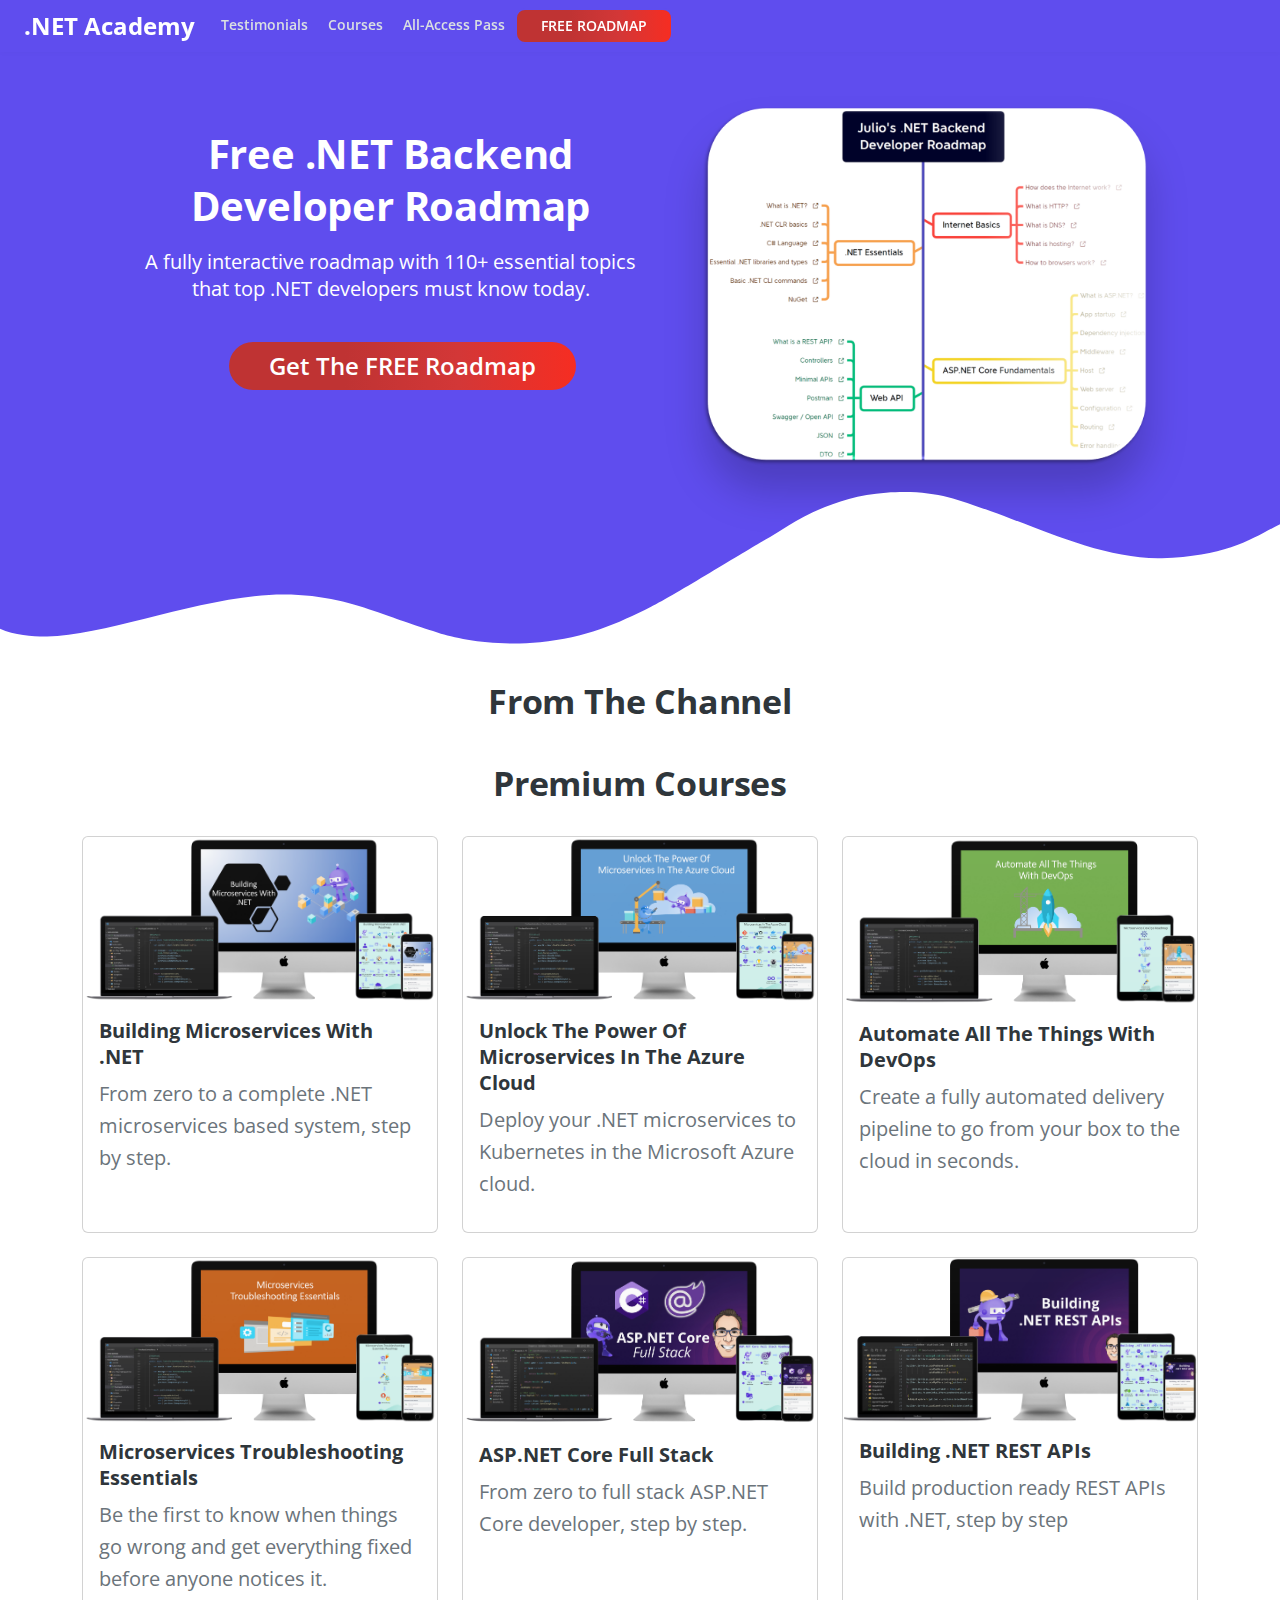
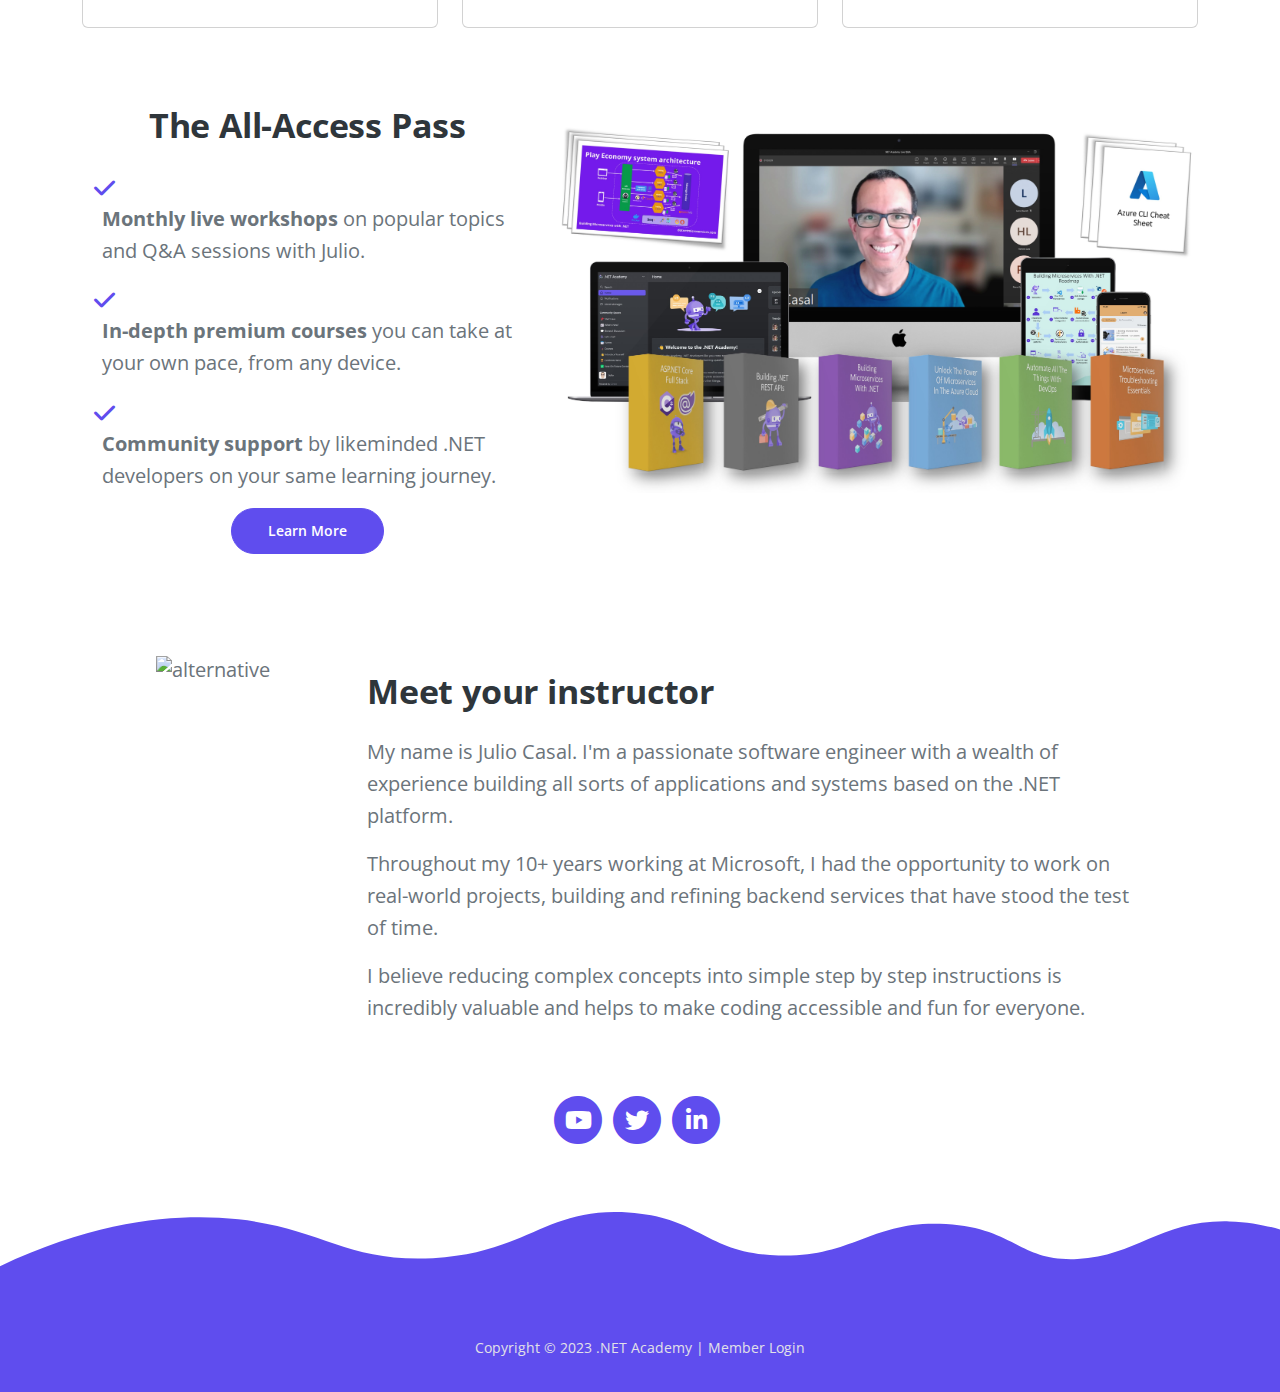
==== commit 7cee6656: "Add testimonials page and update nav bar" ====
--- a/index.html
+++ b/index.html
@@ -74,7 +74,7 @@
 
 <body data-spy="scroll" data-target=".fixed-top">
     <!-- Navigation -->
-    <nav class="navbar navbar-expand-lg fixed-top" data-bs-theme="dark">
+    <nav class="navbar navbar-expand-lg fixed-top navbar-dark">
         <div class="container">
 
             <!-- Text Logo - Use this if you don't have a graphic logo -->
@@ -83,14 +83,15 @@
             <!-- Image Logo -->
             <!-- <a class="navbar-brand logo-image" href="index.html"><img src="images/logo.svg" alt="alternative"></a>  -->
 
-            <button class="navbar-toggler" type="button" data-bs-toggle="collapse"
-                data-bs-target="#navbarSupportedContent" aria-controls="navbarSupportedContent" aria-expanded="false"
-                aria-label="Toggle navigation">
+            <button class="navbar-toggler p-0 border-0" type="button" data-toggle="offcanvas">
                 <span class="navbar-toggler-icon"></span>
             </button>
 
-            <div class="collapse navbar-collapse" id="navbarSupportedContent">
-                <ul class="navbar-nav ms-auto">
+            <div class="navbar-collapse offcanvas-collapse" id="navbarsExampleDefault">
+                <ul class="navbar-nav ml-auto">
+                    <li class="nav-item">
+                        <a class="nav-link page-scroll" href="testimonials.html">Testimonials</a>
+                    </li>                    
                     <li class="nav-item">
                         <a class="nav-link page-scroll" href="courses.html">Courses</a>
                     </li>
@@ -289,23 +290,23 @@
                         <div class="row justify-content-center">
                             <h2 class="h2-heading">The All-Access Pass</h2>
                             <ul class="list-unstyled li-space-lg" style="margin-bottom: 0;">
-                                <li class="d-flex">
+                                <li class="media">
                                     <i class="fas fa-check for-paragraph"></i>
-                                    <div class="flex-grow-1 ms-3">
+                                    <div class="media-body">
                                         <p class="line-spaced-paragraph"><strong>Monthly live workshops</strong> on
                                             popular topics and Q&A sessions with Julio.</p>
                                     </div>
                                 </li>
-                                <li class="d-flex">
+                                <li class="media">
                                     <i class="fas fa-check for-paragraph"></i>
-                                    <div class="flex-grow-1 ms-3">
+                                    <div class="media-body">
                                         <p class="line-spaced-paragraph"><strong>In-depth premium courses</strong> you
                                             can take at your own pace, from any device.</p>
                                     </div>
                                 </li>
-                                <li class="d-flex">
+                                <li class="media">
                                     <i class="fas fa-check for-paragraph"></i>
-                                    <div class="flex-grow-1 ms-3">
+                                    <div class="media-body">
                                         <p class="line-spaced-paragraph"><strong>Community support</strong> by
                                             likeminded .NET developers on your same learning journey.</p>
                                     </div>
@@ -416,8 +417,8 @@
     <!-- end of copyright -->
 
     <!-- Scripts -->
-
-    <script src="js/bootstrap.bundle.min.js"></script> <!-- Bootstrap framework -->
+    <script src="js/jquery.min.js"></script> <!-- jQuery for Bootstrap's JavaScript plugins -->
+    <script src="js/bootstrap.min.js"></script> <!-- Bootstrap framework -->
     <script src="js/jquery.easing.min.js"></script> <!-- jQuery Easing for smooth scrolling between anchors -->
     <script src="js/swiper.min.js"></script> <!-- Swiper for image and text sliders -->
     <script src="js/jquery.magnific-popup.js"></script> <!-- Magnific Popup for lightboxes -->
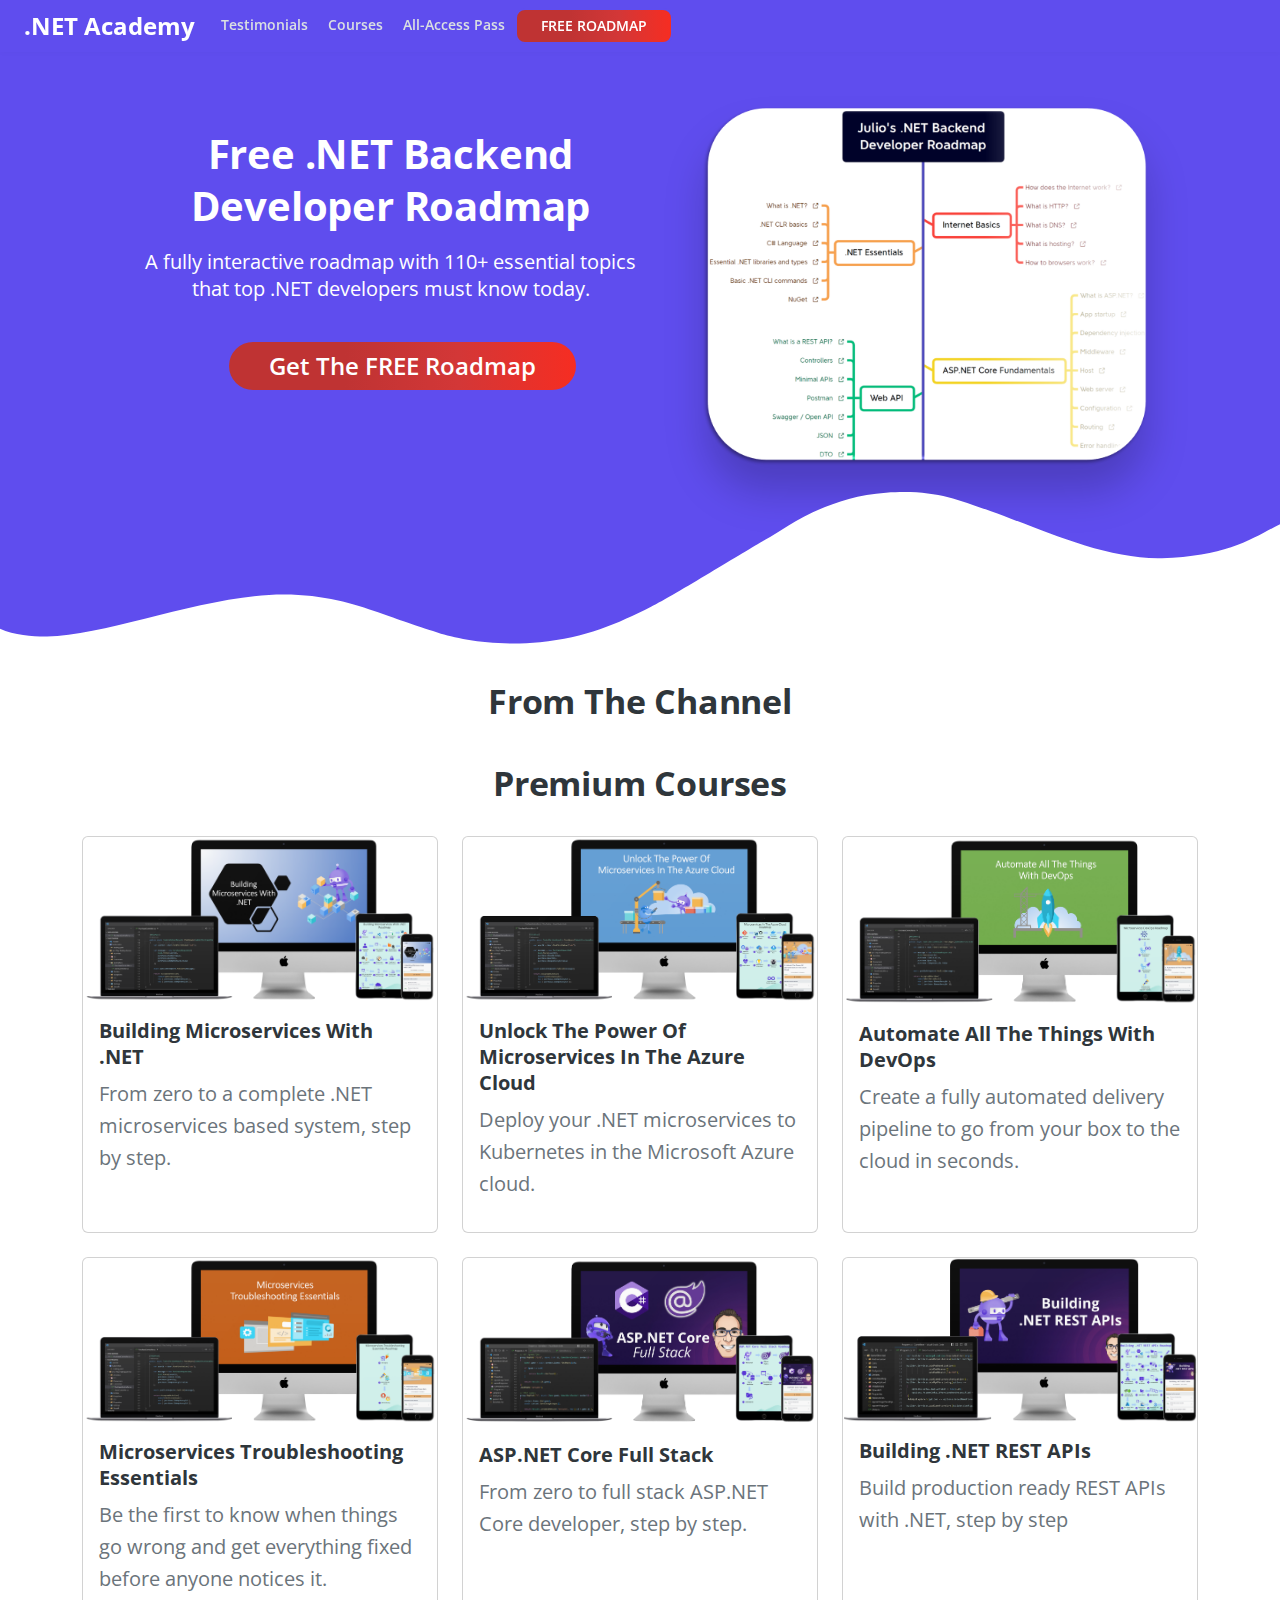
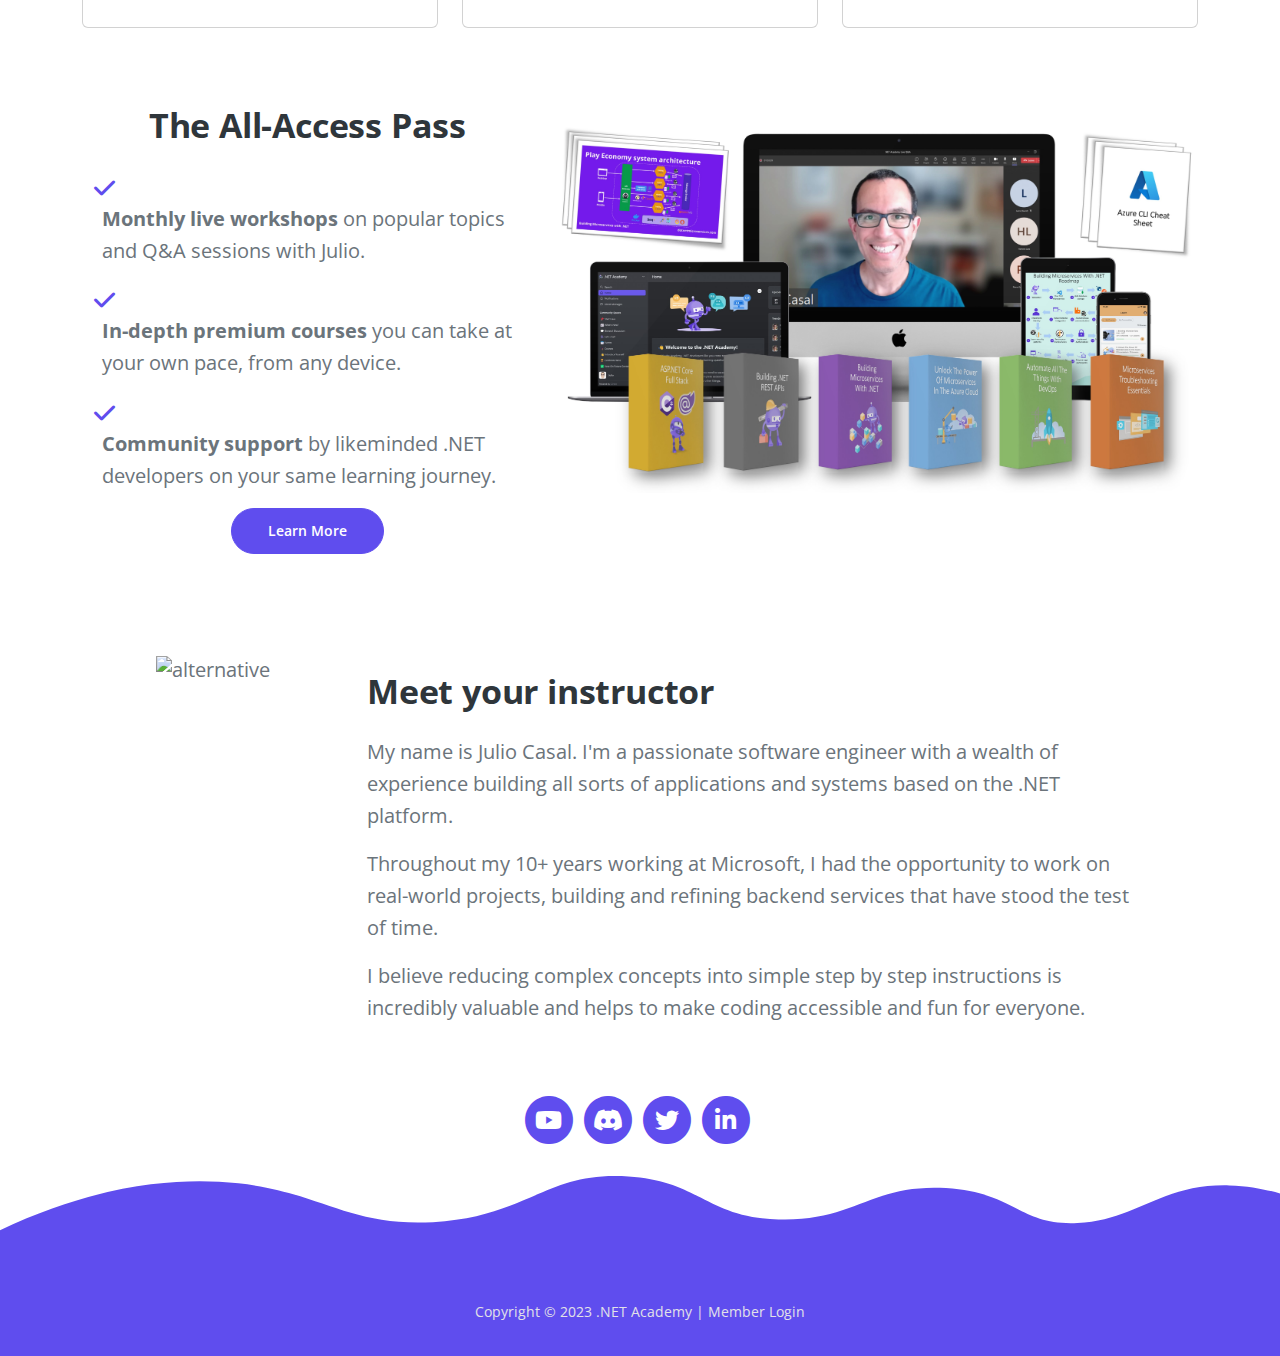
==== commit ea3e2921: "Add Discord social icon to all pages" ====
--- a/index.html
+++ b/index.html
@@ -15,7 +15,8 @@
     <!--Start of Tawk.to Script-->
     <script type="text/javascript">
         var Tawk_API = Tawk_API || {}, Tawk_LoadStart = new Date();
-        (function () {
+        (function ()
+        {
             var s1 = document.createElement("script"), s0 = document.getElementsByTagName("script")[0];
             s1.async = true;
             s1.src = 'https://embed.tawk.to/60f2e5ae649e0a0a5cccac8e/1faqd2cig';
@@ -91,7 +92,7 @@
                 <ul class="navbar-nav ml-auto">
                     <li class="nav-item">
                         <a class="nav-link page-scroll" href="testimonials.html">Testimonials</a>
-                    </li>                    
+                    </li>
                     <li class="nav-item">
                         <a class="nav-link page-scroll" href="courses.html">Courses</a>
                     </li>
@@ -353,7 +354,7 @@
     <!-- end of Whom Am I -->
 
     <!-- Social -->
-    <div class="basic-3">
+    <div class="basic-3 pb-0">
         <div class="container">
             <div class="row">
                 <div class="col-lg-12">
@@ -364,6 +365,12 @@
                                 <i class="fab fa-youtube fa-stack-1x"></i>
                             </a>
                         </span>
+                        <span class="fa-stack">
+                            <a href="https://discord.gg/QmcxZAcKFw" target="blank">
+                                <i class="fas fa-circle fa-stack-2x"></i>
+                                <i class="fab fa-discord fa-stack-1x"></i>
+                            </a>
+                        </span>                        
                         <span class="fa-stack">
                             <a href="https://twitter.com/julioc" target="blank">
                                 <i class="fas fa-circle fa-stack-2x"></i>
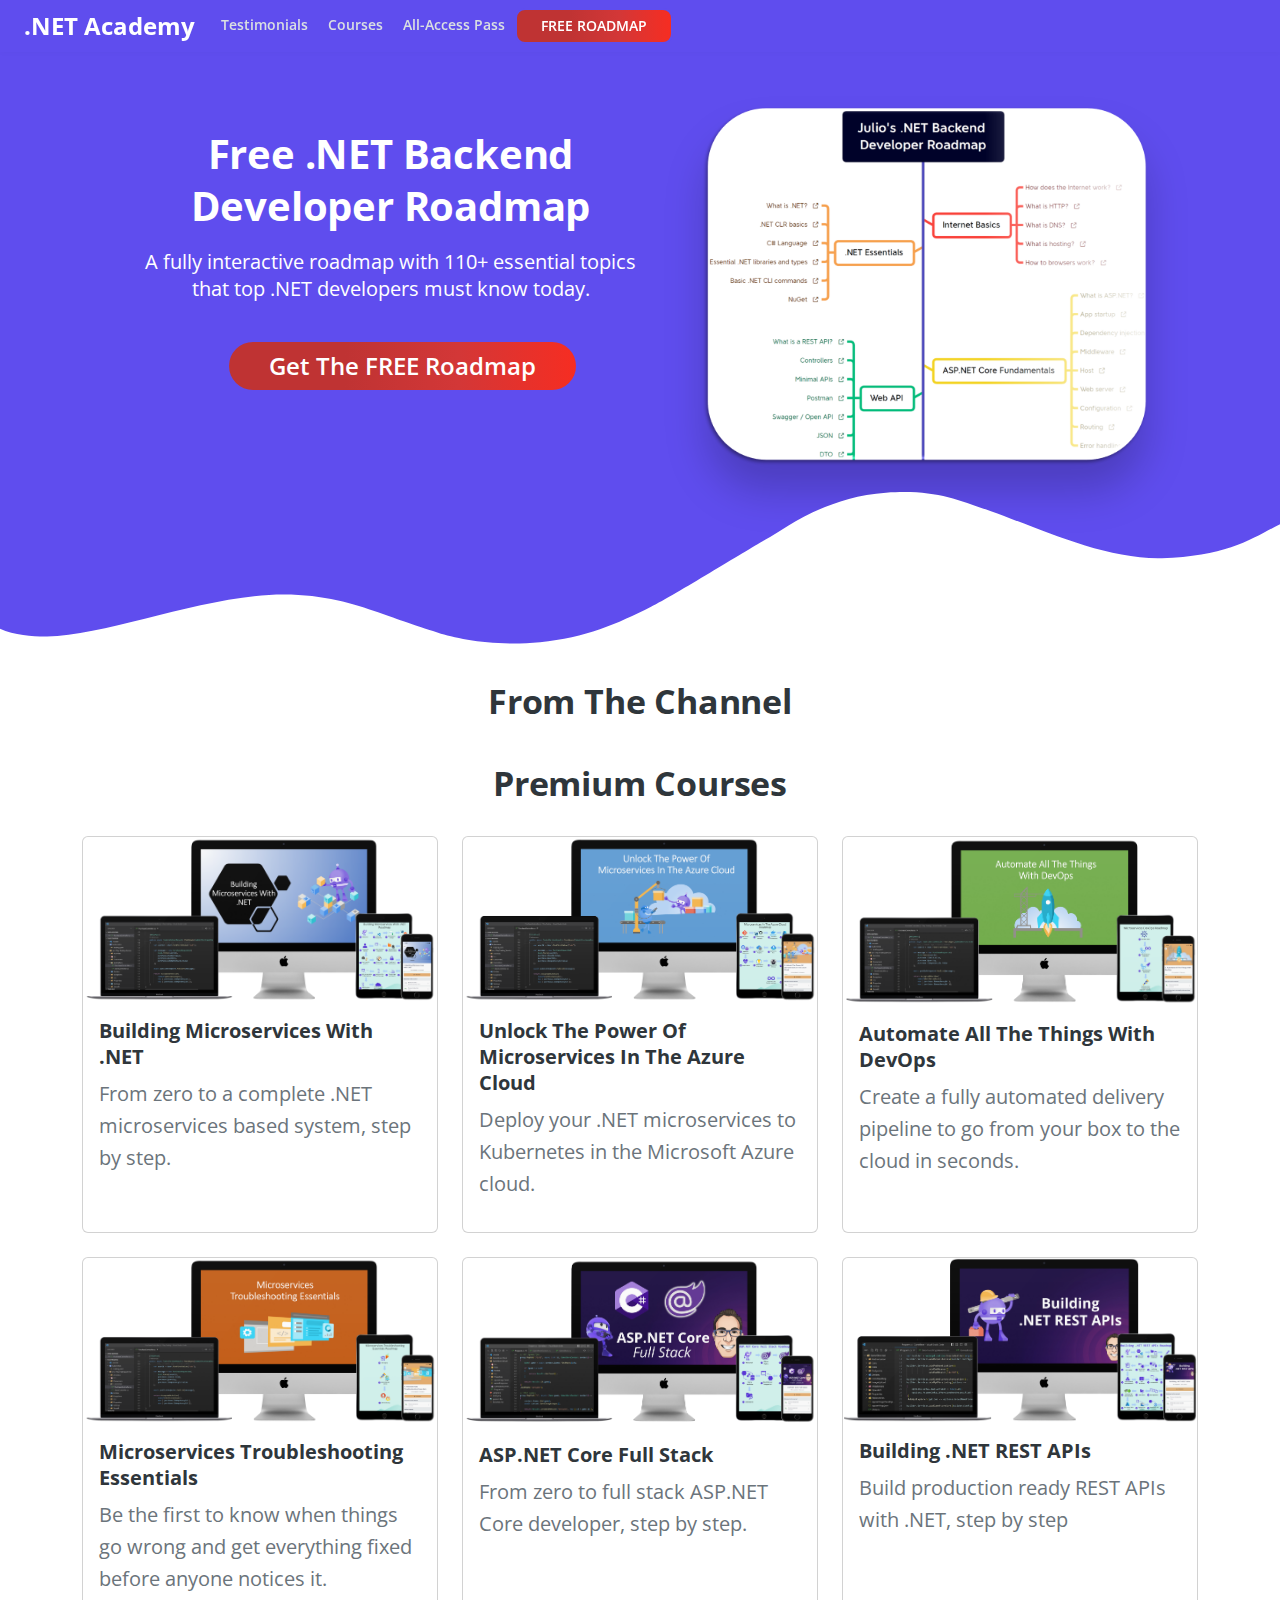
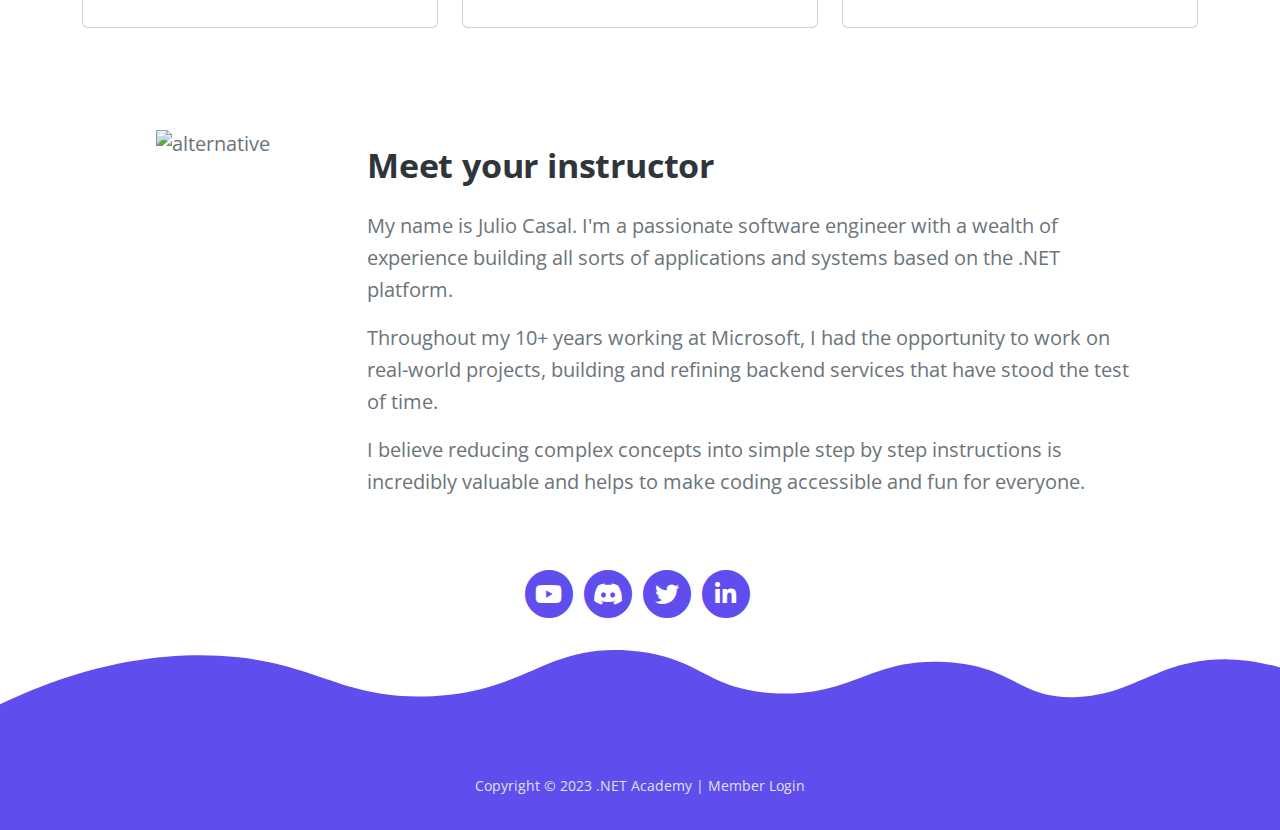
==== commit fcd0573c: "Remove live training" ====
--- a/index.html
+++ b/index.html
@@ -277,53 +277,6 @@
             </div> <!-- end of row -->
         </div> <!-- end of container -->
     </div> <!-- end of premium-courses -->
-
-    <div id="program-intro" class="basic-1">
-        <div class="container">
-            <div class="row mb-4">
-                <div class="col-lg-7 my-auto order-lg-2">
-                    <div class="image-container">
-                        <img class="img-fluid" src="images/dotnet-academy-mockup-full.jpg" alt="alternative">
-                    </div> <!-- end of image-container -->
-                </div> <!-- end of col -->
-                <div class="col-lg-5 my-auto order-lg-1">
-                    <div class="container">
-                        <div class="row justify-content-center">
-                            <h2 class="h2-heading">The All-Access Pass</h2>
-                            <ul class="list-unstyled li-space-lg" style="margin-bottom: 0;">
-                                <li class="media">
-                                    <i class="fas fa-check for-paragraph"></i>
-                                    <div class="media-body">
-                                        <p class="line-spaced-paragraph"><strong>Monthly live workshops</strong> on
-                                            popular topics and Q&A sessions with Julio.</p>
-                                    </div>
-                                </li>
-                                <li class="media">
-                                    <i class="fas fa-check for-paragraph"></i>
-                                    <div class="media-body">
-                                        <p class="line-spaced-paragraph"><strong>In-depth premium courses</strong> you
-                                            can take at your own pace, from any device.</p>
-                                    </div>
-                                </li>
-                                <li class="media">
-                                    <i class="fas fa-check for-paragraph"></i>
-                                    <div class="media-body">
-                                        <p class="line-spaced-paragraph"><strong>Community support</strong> by
-                                            likeminded .NET developers on your same learning journey.</p>
-                                    </div>
-                                </li>
-                            </ul>
-                        </div>
-                        <div class="row justify-content-center">
-                            <div class="col-lg-12 text-center">
-                                <a class="btn-solid-reg" href="all-access.html">Learn More</a>
-                            </div> <!-- end of col -->
-                        </div>
-                    </div>
-                </div> <!-- end of col-->
-            </div> <!-- end of row -->
-        </div> <!-- end of container -->
-    </div> <!-- end of program-intro -->
 
     <!-- Whom Am I -->
     <div id="who-am-i" class="basic-1">
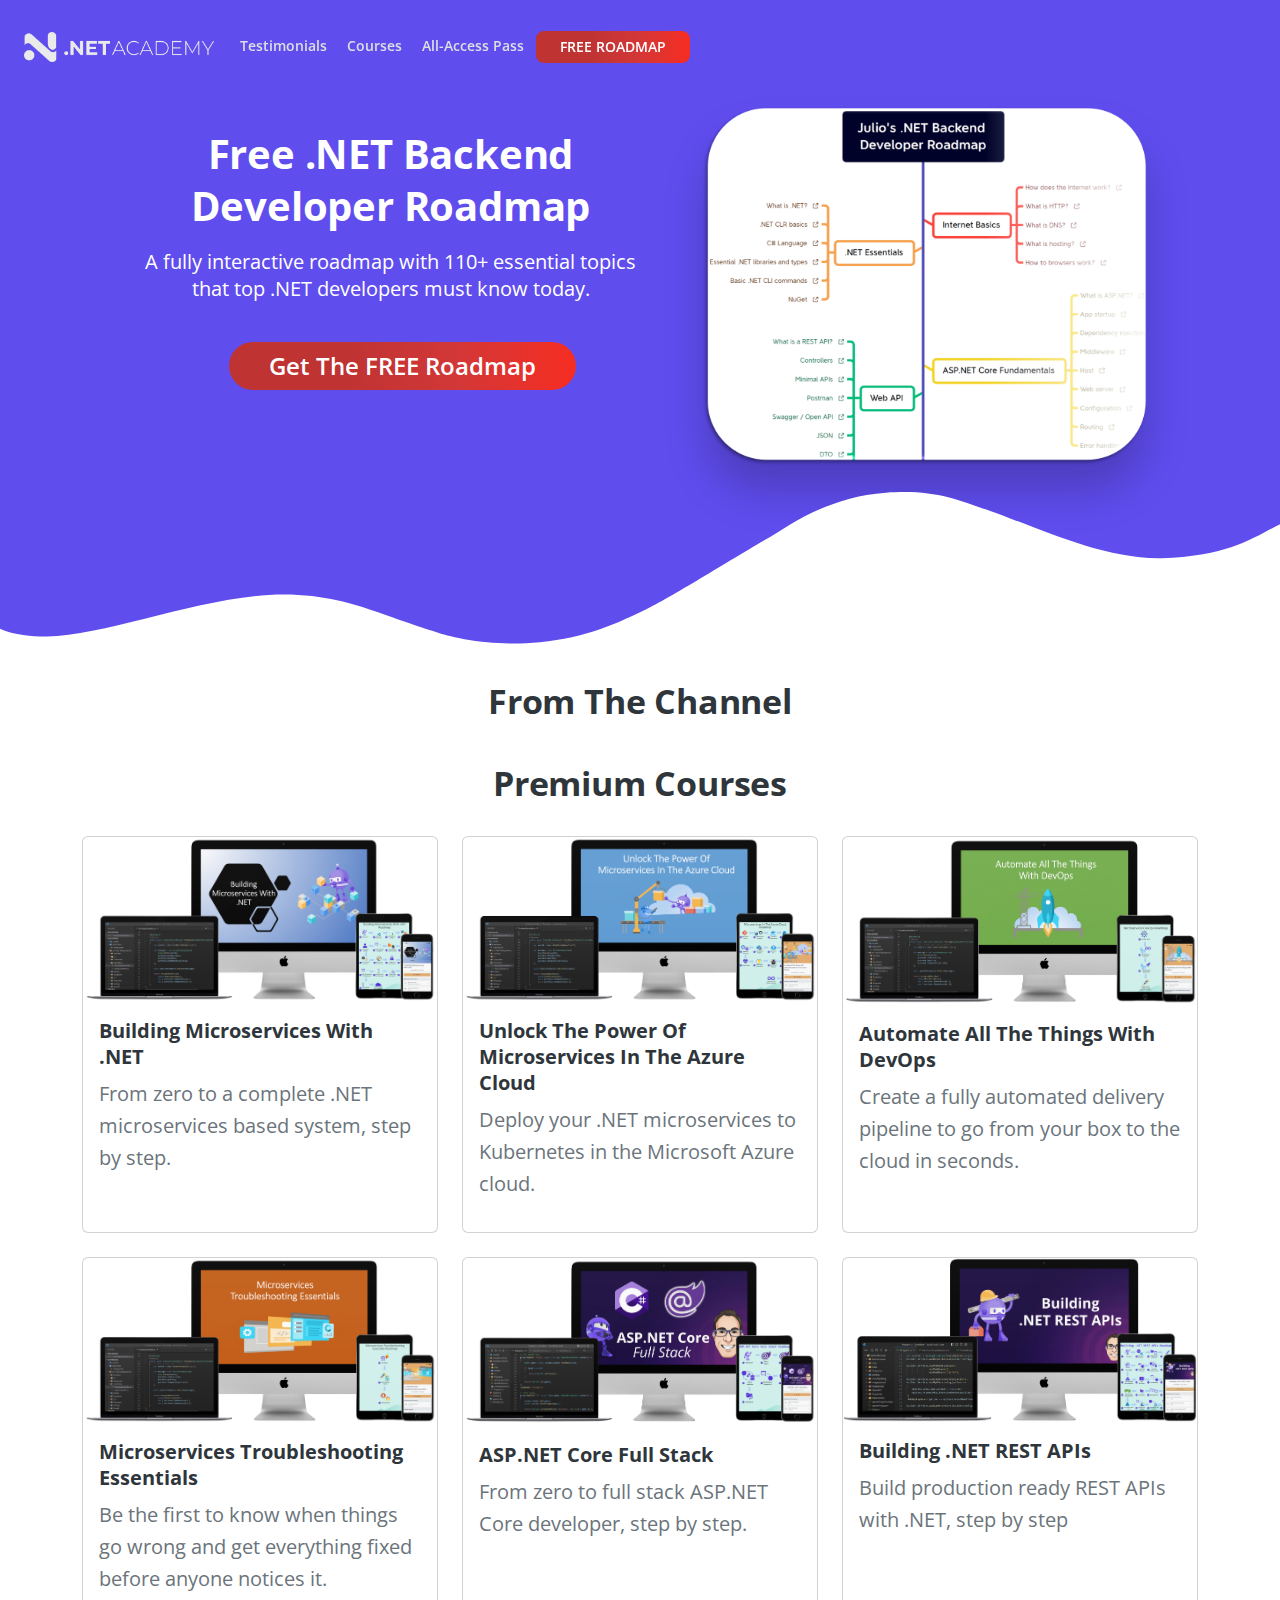
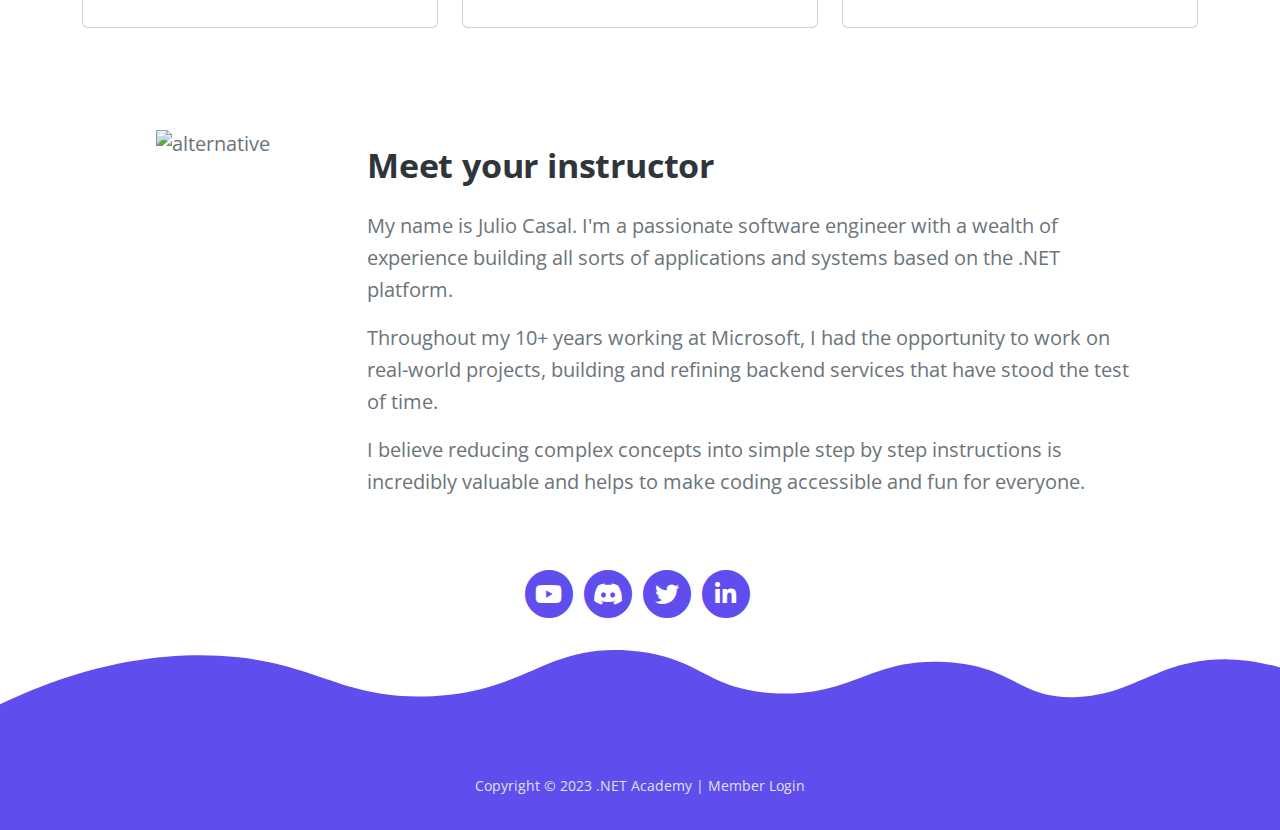
==== commit e4607891: "Add logo" ====
--- a/index.html
+++ b/index.html
@@ -79,10 +79,12 @@
         <div class="container">
 
             <!-- Text Logo - Use this if you don't have a graphic logo -->
-            <a class="navbar-brand logo-text page-scroll" href="index.html">.NET Academy</a>
+            <!-- <a class="navbar-brand logo-text page-scroll" href="index.html">.NET Academy</a> -->
 
             <!-- Image Logo -->
-            <!-- <a class="navbar-brand logo-image" href="index.html"><img src="images/logo.svg" alt="alternative"></a>  -->
+            <a class="navbar-brand logo-image" href="index.html">
+                <img src="images/FFF_NETACADEMY_LO.png" class="d-inline-block align-top" alt="alternative">
+            </a>    
 
             <button class="navbar-toggler p-0 border-0" type="button" data-toggle="offcanvas">
                 <span class="navbar-toggler-icon"></span>
--- a/css/styles.css
+++ b/css/styles.css
@@ -154,7 +154,7 @@
 	box-shadow: 0 0 10px #5f4dee;
 }
 
-.card .course-title.best-value {
+.card .course-title.best-value  {
 	color: white;
 	transition: color 0.2s ease-in-out;
 }
@@ -552,7 +552,7 @@
 }
 
 .navbar .logo-image img {
-	width: 76px;
+	/* width: 250px; */
 	height: 30px;
 }
 
@@ -1970,42 +1970,12 @@
 /*************************/
 /*     Course Curriculum */
 /*************************/
-.accordion .accordion-item {
+.accordion .card {
 	border: none;
 	min-width: 600px;
 }
 
-.accordion .accordion-button {
-	background-color: #5f4dee;
-	color: #ffffff;
-	font-weight: 700;
-	font-size: 1.25rem;
-}
-
-.accordion-button::after {
-	background-image: url("data:image/svg+xml,%3csvg xmlns='http://www.w3.org/2000/svg' viewBox='0 0 16 16' fill='%23fff'%3e%3cpath fill-rule='evenodd' d='M1.646 4.646a.5.5 0 0 1 .708 0L8 10.293l5.646-5.647a.5.5 0 0 1 .708.708l-6 6a.5.5 0 0 1-.708 0l-6-6a.5.5 0 0 1 0-.708z'/%3e%3c/svg%3e");
-}
-
-.accordion-button:not(.collapsed)::after {
-	background-image: url("data:image/svg+xml,%3csvg xmlns='http://www.w3.org/2000/svg' viewBox='0 0 16 16' fill='%23fff'%3e%3cpath fill-rule='evenodd' d='M1.646 4.646a.5.5 0 0 1 .708 0L8 10.293l5.646-5.647a.5.5 0 0 1 .708.708l-6 6a.5.5 0 0 1-.708 0l-6-6a.5.5 0 0 1 0-.708z'/%3e%3c/svg%3e");
-}
-
-.accordion .accordion-button .chapter-duration {
-	float: right;
-	font-weight: normal;
-	display: none;
-}
-
-button.chapter-title {
-	/* create a grid */
-	display: grid;
-	/* create colums. 1fr means use available space */
-	grid-template-columns: 1fr max-content max-content;
-	align-items: center;
-	grid-gap: 10px;
-}
-
-.accordion .accordion-body {
+.accordion .card-body {
 	padding: 0;
 }
 
@@ -2013,7 +1983,7 @@
 	padding-right: 2rem;
 }
 
-/* .basic-1 .chapter-title {
+.basic-1 .chapter-title {
 	padding-top: 0.625rem;
 	padding-bottom: 0.625rem;
 	padding-left: 1.5rem;
@@ -2039,7 +2009,7 @@
 	float: right;
 	font-weight: normal;
 	display: none;
-} */
+}
 
 .basic-1 .lesson-title {
 	display: flex;
@@ -2147,6 +2117,9 @@
 
 	/* Navigation */
 	.navbar {
+		padding-top: 1.75rem;
+		background-color: transparent;
+		box-shadow: none;
 		transition: all 0.2s;
 	}
 
@@ -2353,11 +2326,7 @@
 
 	/* end of extra pages */
 
-	/* .chapter-title .chapter-duration {
-		display: block;
-	} */
-
-	.accordion .accordion-button .chapter-duration {
+	.chapter-title .chapter-duration {
 		display: block;
 	}
 }
